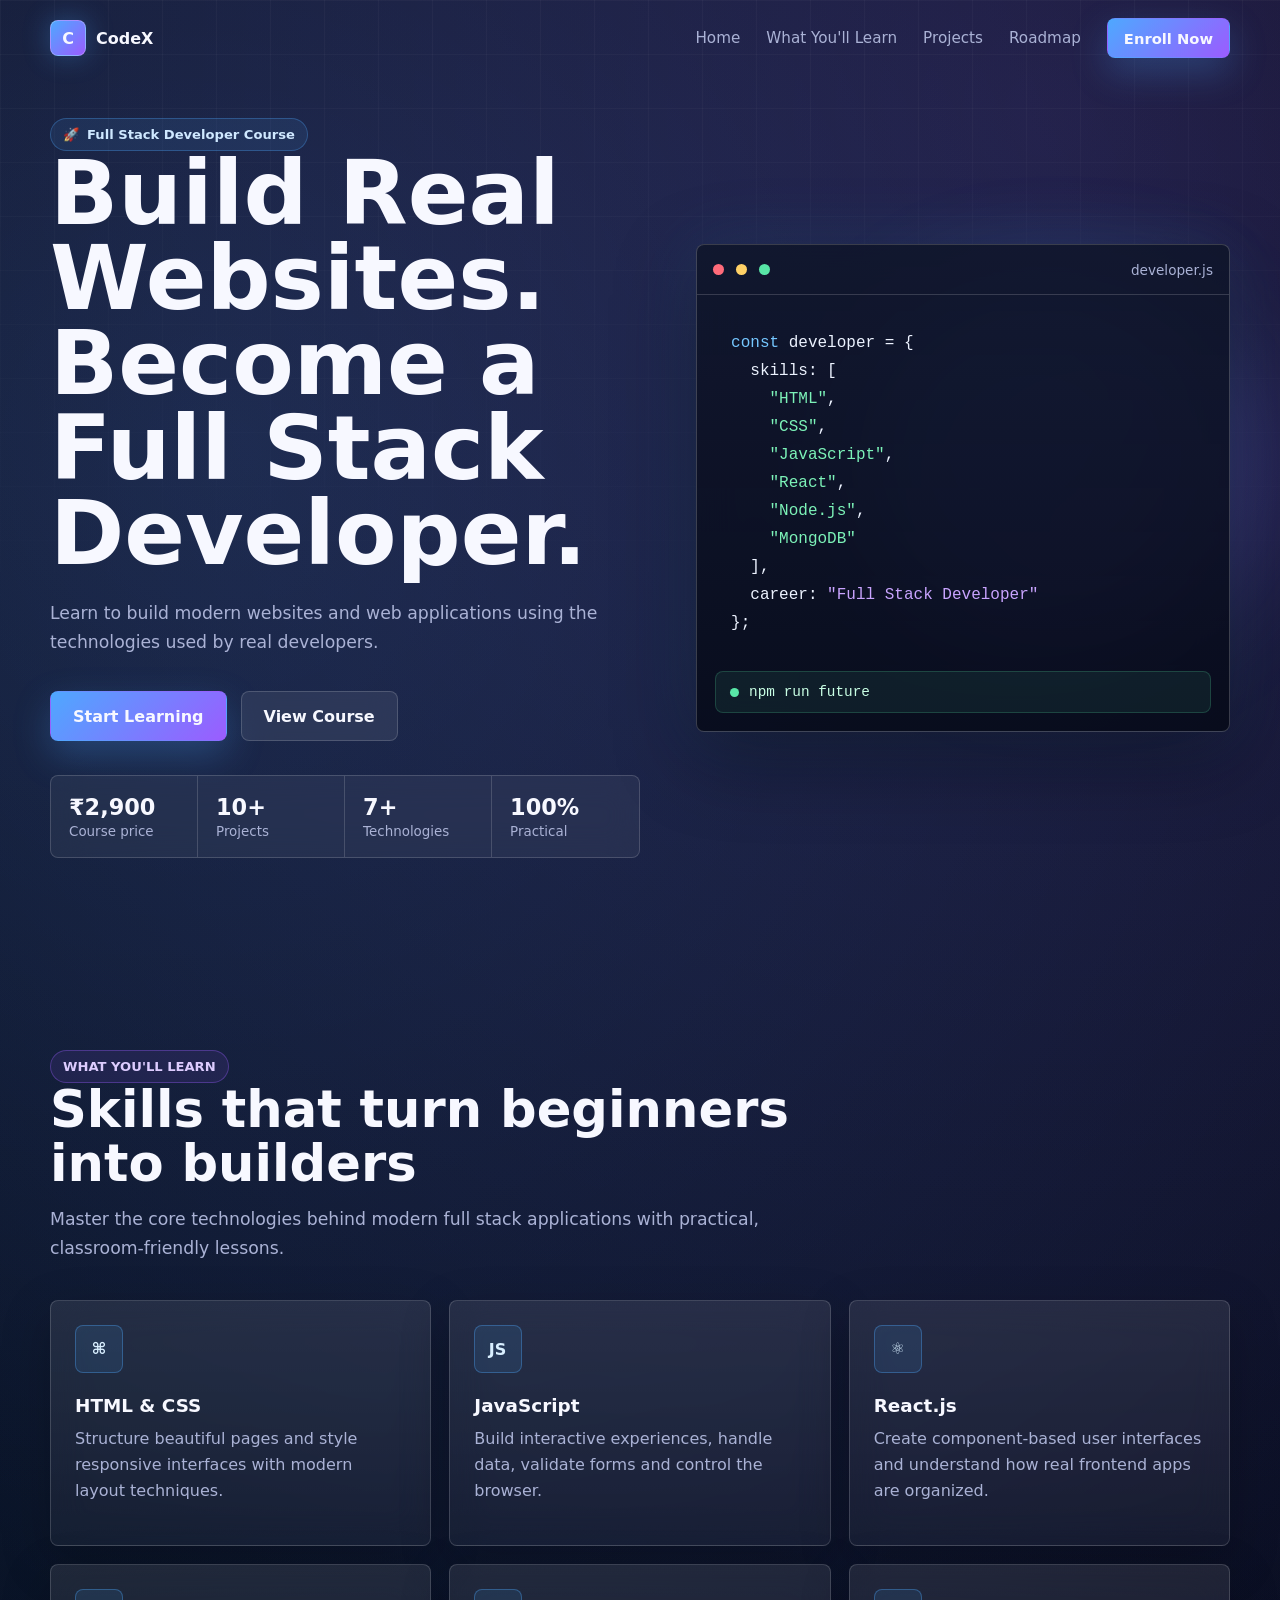
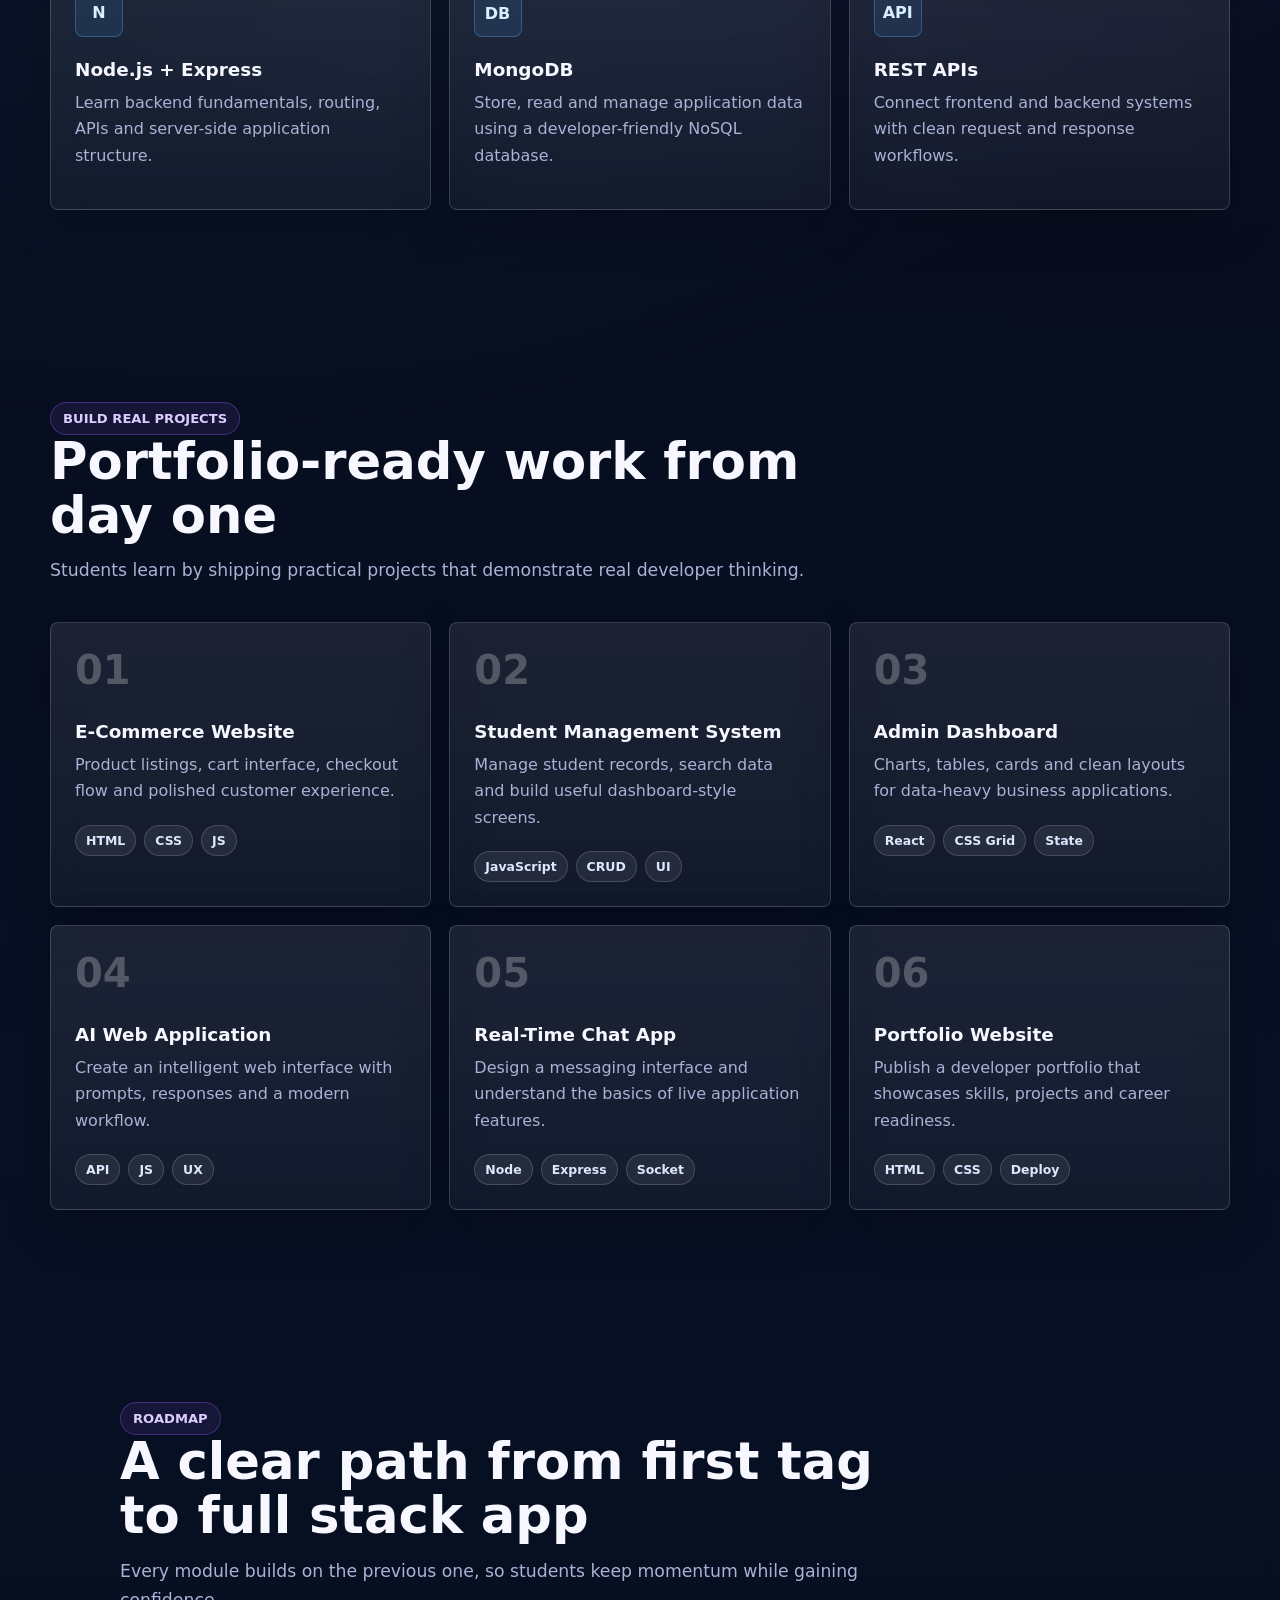
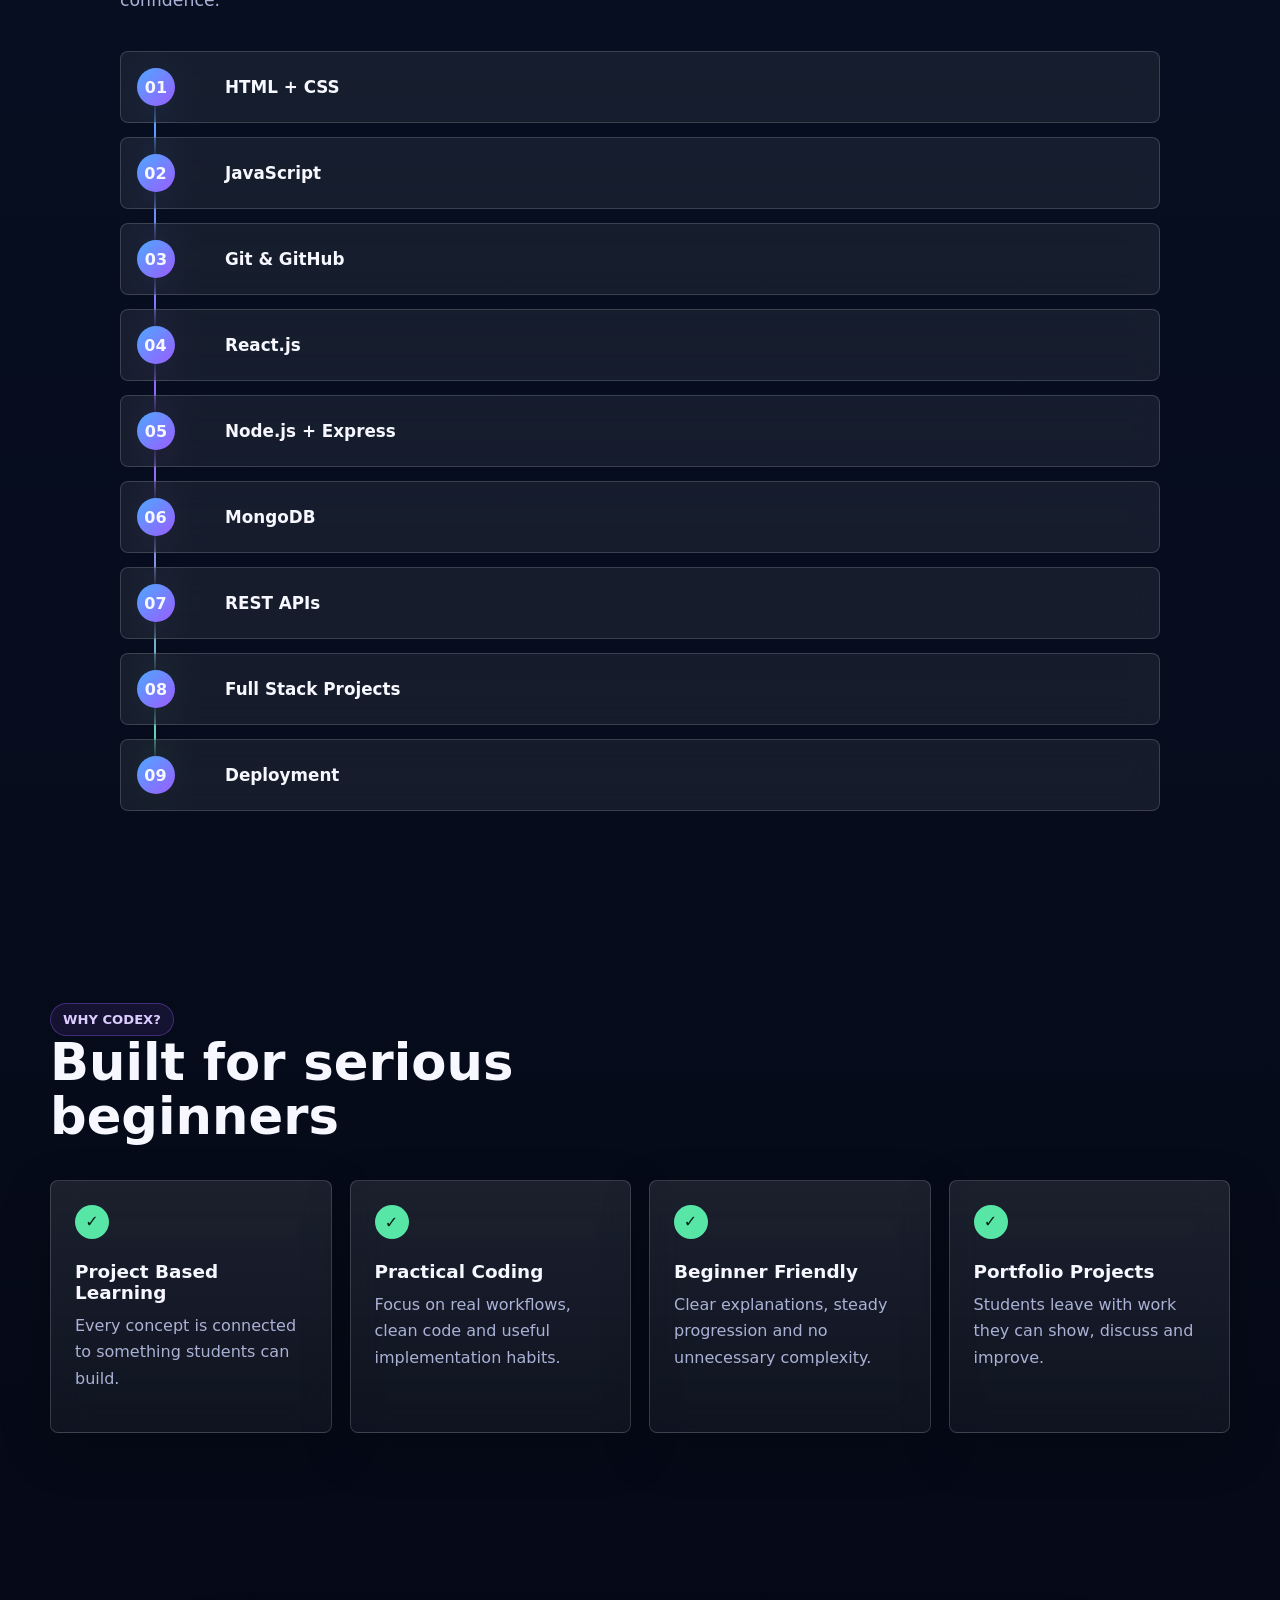
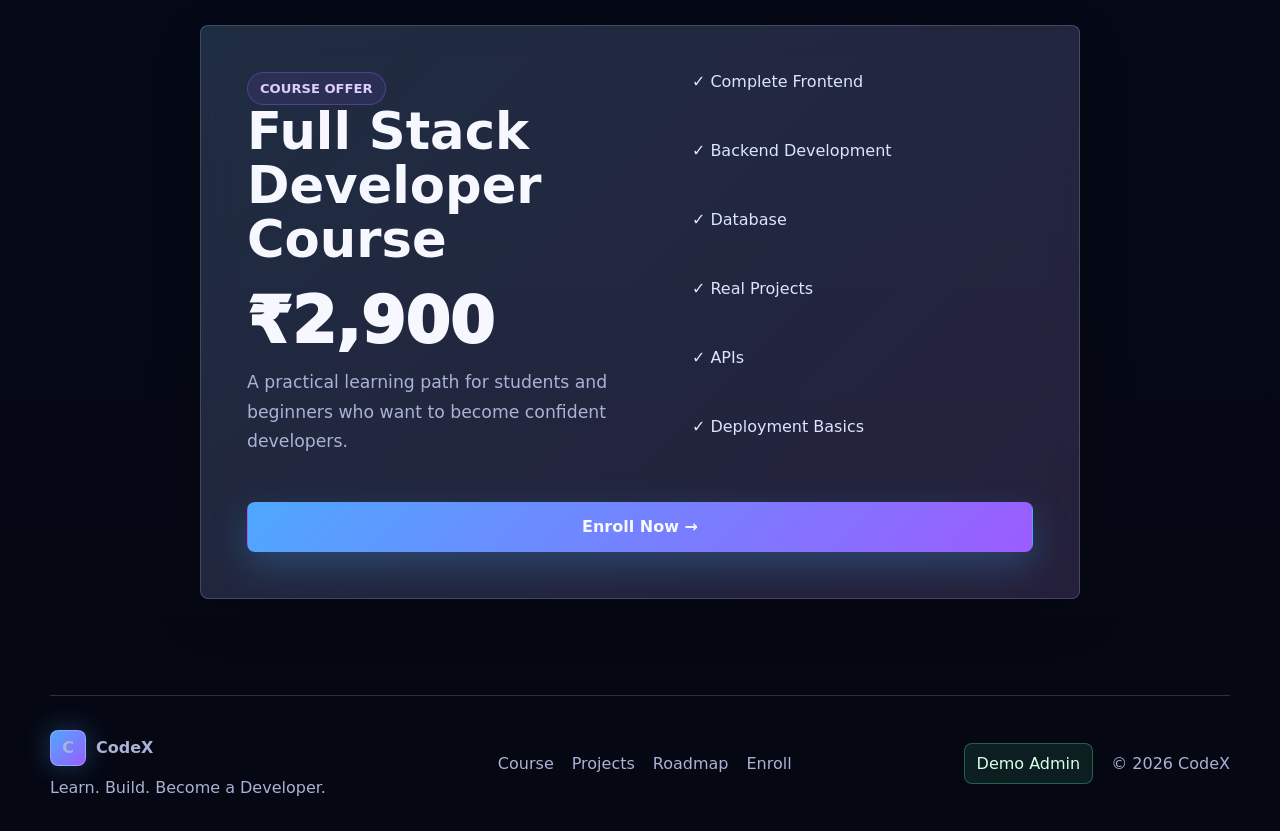
==== index.html @ fd1f9490 "first commit" ====
<!DOCTYPE html>
<html lang="en">
<head>
  <meta charset="UTF-8">
  <meta name="viewport" content="width=device-width, initial-scale=1.0">
  <title>CodeX | Full Stack Developer Course</title>
  <meta name="description" content="Join CodeX Full Stack Developer Course and learn HTML, CSS, JavaScript, React, Node.js, MongoDB and real full stack projects.">
  <link rel="stylesheet" href="style.css">
</head>
<body>
  <div class="site-shell">
    <header class="navbar" id="navbar">
      <a href="#home" class="brand" aria-label="CodeX home">
        <span class="brand-mark">C</span>
        <span>CodeX</span>
      </a>

      <button class="nav-toggle" type="button" aria-label="Open navigation" aria-expanded="false">
        <span></span>
        <span></span>
        <span></span>
      </button>

      <nav class="nav-links" aria-label="Main navigation">
        <a href="#home">Home</a>
        <a href="#learn">What You'll Learn</a>
        <a href="#projects">Projects</a>
        <a href="#roadmap">Roadmap</a>
        <button class="btn btn-small btn-primary js-enroll" type="button">Enroll Now</button>
      </nav>
    </header>

    <main>
      <section class="hero section" id="home">
        <div class="hero-content reveal">
          <div class="course-badge"><span>🚀</span> Full Stack Developer Course</div>
          <h1>Build Real Websites.<br>Become a Full Stack Developer.</h1>
          <p class="hero-copy">Learn to build modern websites and web applications using the technologies used by real developers.</p>

          <div class="hero-actions">
            <button class="btn btn-primary js-enroll" type="button">Start Learning</button>
            <a class="btn btn-ghost" href="#learn">View Course</a>
          </div>

          <div class="hero-meta">
            <div>
              <span class="meta-value">₹2,900</span>
              <span class="meta-label">Course price</span>
            </div>
            <div>
              <span class="meta-value">10+</span>
              <span class="meta-label">Projects</span>
            </div>
            <div>
              <span class="meta-value">7+</span>
              <span class="meta-label">Technologies</span>
            </div>
            <div>
              <span class="meta-value">100%</span>
              <span class="meta-label">Practical</span>
            </div>
          </div>
        </div>

        <div class="hero-visual reveal">
          <div class="code-card" aria-label="Animated code editor preview">
            <div class="editor-topbar">
              <div class="window-dots">
                <span></span>
                <span></span>
                <span></span>
              </div>
              <span class="file-name">developer.js</span>
            </div>
            <pre><code><span class="token-blue">const</span> developer = {
  skills: [
    <span class="token-green">"HTML"</span>,
    <span class="token-green">"CSS"</span>,
    <span class="token-green">"JavaScript"</span>,
    <span class="token-green">"React"</span>,
    <span class="token-green">"Node.js"</span>,
    <span class="token-green">"MongoDB"</span>
  ],
  career: <span class="token-purple">"Full Stack Developer"</span>
};</code></pre>
            <div class="terminal-line">
              <span class="pulse-dot"></span>
              <span>npm run future</span>
            </div>
          </div>
        </div>
      </section>

      <section class="section" id="learn">
        <div class="section-heading reveal">
          <span class="eyebrow">What You'll Learn</span>
          <h2>Skills that turn beginners into builders</h2>
          <p>Master the core technologies behind modern full stack applications with practical, classroom-friendly lessons.</p>
        </div>

        <div class="feature-grid">
          <article class="glass-card reveal">
            <span class="card-icon">⌘</span>
            <h3>HTML & CSS</h3>
            <p>Structure beautiful pages and style responsive interfaces with modern layout techniques.</p>
          </article>
          <article class="glass-card reveal">
            <span class="card-icon">JS</span>
            <h3>JavaScript</h3>
            <p>Build interactive experiences, handle data, validate forms and control the browser.</p>
          </article>
          <article class="glass-card reveal">
            <span class="card-icon">⚛</span>
            <h3>React.js</h3>
            <p>Create component-based user interfaces and understand how real frontend apps are organized.</p>
          </article>
          <article class="glass-card reveal">
            <span class="card-icon">N</span>
            <h3>Node.js + Express</h3>
            <p>Learn backend fundamentals, routing, APIs and server-side application structure.</p>
          </article>
          <article class="glass-card reveal">
            <span class="card-icon">DB</span>
            <h3>MongoDB</h3>
            <p>Store, read and manage application data using a developer-friendly NoSQL database.</p>
          </article>
          <article class="glass-card reveal">
            <span class="card-icon">API</span>
            <h3>REST APIs</h3>
            <p>Connect frontend and backend systems with clean request and response workflows.</p>
          </article>
        </div>
      </section>

      <section class="section" id="projects">
        <div class="section-heading reveal">
          <span class="eyebrow">Build Real Projects</span>
          <h2>Portfolio-ready work from day one</h2>
          <p>Students learn by shipping practical projects that demonstrate real developer thinking.</p>
        </div>

        <div class="project-grid">
          <article class="project-card reveal">
            <span class="project-number">01</span>
            <h3>E-Commerce Website</h3>
            <p>Product listings, cart interface, checkout flow and polished customer experience.</p>
            <div class="tech-list"><span>HTML</span><span>CSS</span><span>JS</span></div>
          </article>
          <article class="project-card reveal">
            <span class="project-number">02</span>
            <h3>Student Management System</h3>
            <p>Manage student records, search data and build useful dashboard-style screens.</p>
            <div class="tech-list"><span>JavaScript</span><span>CRUD</span><span>UI</span></div>
          </article>
          <article class="project-card reveal">
            <span class="project-number">03</span>
            <h3>Admin Dashboard</h3>
            <p>Charts, tables, cards and clean layouts for data-heavy business applications.</p>
            <div class="tech-list"><span>React</span><span>CSS Grid</span><span>State</span></div>
          </article>
          <article class="project-card reveal">
            <span class="project-number">04</span>
            <h3>AI Web Application</h3>
            <p>Create an intelligent web interface with prompts, responses and a modern workflow.</p>
            <div class="tech-list"><span>API</span><span>JS</span><span>UX</span></div>
          </article>
          <article class="project-card reveal">
            <span class="project-number">05</span>
            <h3>Real-Time Chat App</h3>
            <p>Design a messaging interface and understand the basics of live application features.</p>
            <div class="tech-list"><span>Node</span><span>Express</span><span>Socket</span></div>
          </article>
          <article class="project-card reveal">
            <span class="project-number">06</span>
            <h3>Portfolio Website</h3>
            <p>Publish a developer portfolio that showcases skills, projects and career readiness.</p>
            <div class="tech-list"><span>HTML</span><span>CSS</span><span>Deploy</span></div>
          </article>
        </div>
      </section>

      <section class="section roadmap-section" id="roadmap">
        <div class="section-heading reveal">
          <span class="eyebrow">Roadmap</span>
          <h2>A clear path from first tag to full stack app</h2>
          <p>Every module builds on the previous one, so students keep momentum while gaining confidence.</p>
        </div>

        <div class="timeline">
          <div class="timeline-item reveal"><span>01</span><p>HTML + CSS</p></div>
          <div class="timeline-item reveal"><span>02</span><p>JavaScript</p></div>
          <div class="timeline-item reveal"><span>03</span><p>Git & GitHub</p></div>
          <div class="timeline-item reveal"><span>04</span><p>React.js</p></div>
          <div class="timeline-item reveal"><span>05</span><p>Node.js + Express</p></div>
          <div class="timeline-item reveal"><span>06</span><p>MongoDB</p></div>
          <div class="timeline-item reveal"><span>07</span><p>REST APIs</p></div>
          <div class="timeline-item reveal"><span>08</span><p>Full Stack Projects</p></div>
          <div class="timeline-item reveal"><span>09</span><p>Deployment</p></div>
        </div>
      </section>

      <section class="section why-section">
        <div class="section-heading reveal">
          <span class="eyebrow">Why CodeX?</span>
          <h2>Built for serious beginners</h2>
        </div>

        <div class="why-grid">
          <article class="why-card reveal"><span>✓</span><h3>Project Based Learning</h3><p>Every concept is connected to something students can build.</p></article>
          <article class="why-card reveal"><span>✓</span><h3>Practical Coding</h3><p>Focus on real workflows, clean code and useful implementation habits.</p></article>
          <article class="why-card reveal"><span>✓</span><h3>Beginner Friendly</h3><p>Clear explanations, steady progression and no unnecessary complexity.</p></article>
          <article class="why-card reveal"><span>✓</span><h3>Portfolio Projects</h3><p>Students leave with work they can show, discuss and improve.</p></article>
        </div>
      </section>

      <section class="section offer-section" id="enroll">
        <div class="pricing-card reveal">
          <div>
            <span class="eyebrow">Course Offer</span>
            <h2>Full Stack Developer Course</h2>
            <p class="price">₹2,900</p>
            <p class="offer-copy">A practical learning path for students and beginners who want to become confident developers.</p>
          </div>
          <ul class="offer-list">
            <li>✓ Complete Frontend</li>
            <li>✓ Backend Development</li>
            <li>✓ Database</li>
            <li>✓ Real Projects</li>
            <li>✓ APIs</li>
            <li>✓ Deployment Basics</li>
          </ul>
          <button class="btn btn-primary js-enroll" type="button">Enroll Now →</button>
        </div>
      </section>
    </main>

    <footer class="footer">
      <div>
        <a href="#home" class="brand">
          <span class="brand-mark">C</span>
          <span>CodeX</span>
        </a>
        <p>Learn. Build. Become a Developer.</p>
      </div>
      <div class="footer-links">
        <a href="#learn">Course</a>
        <a href="#projects">Projects</a>
        <a href="#roadmap">Roadmap</a>
        <a href="#enroll">Enroll</a>
      </div>
      <div class="footer-actions">
        <button class="admin-link" type="button" id="openAdmin">Demo Admin</button>
        <span>© 2026 CodeX</span>
      </div>
    </footer>
  </div>

  <div class="modal" id="enrollModal" aria-hidden="true" role="dialog" aria-labelledby="enrollTitle">
    <div class="modal-backdrop" data-close-modal></div>
    <div class="modal-panel">
      <button class="modal-close" type="button" aria-label="Close enrollment modal" data-close-modal>×</button>
      <div class="modal-form-view">
        <span class="eyebrow">Reserve Seat</span>
        <h2 id="enrollTitle">Join CodeX</h2>
        <p class="modal-copy">Enter student details for the live demo enrollment flow.</p>
        <form id="enrollmentForm" novalidate>
          <label>
            Full Name
            <input type="text" id="fullName" name="fullName" autocomplete="name" placeholder="Enter full name">
            <small class="error-message"></small>
          </label>
          <label>
            Mobile Number
            <input type="tel" id="mobile" name="mobile" autocomplete="tel" placeholder="10-digit mobile number">
            <small class="error-message"></small>
          </label>
          <label>
            Email
            <input type="email" id="email" name="email" autocomplete="email" placeholder="student@example.com">
            <small class="error-message"></small>
          </label>
          <label>
            Preferred Batch
            <select id="batch" name="batch">
              <option value="">Select a batch</option>
              <option value="Morning Batch">Morning Batch</option>
              <option value="Afternoon Batch">Afternoon Batch</option>
              <option value="Evening Batch">Evening Batch</option>
              <option value="Weekend Batch">Weekend Batch</option>
            </select>
            <small class="error-message"></small>
          </label>
          <button class="btn btn-primary btn-full" type="submit">Reserve My Seat →</button>
        </form>
      </div>

      <div class="success-view" hidden>
        <div class="success-icon">✓</div>
        <h2>You're In! 🎉</h2>
        <p>Your enrollment request has been received.</p>
        <button class="btn btn-ghost btn-full" type="button" data-close-modal>Close</button>
      </div>
    </div>
  </div>

  <div class="modal admin-modal" id="adminModal" aria-hidden="true" role="dialog" aria-labelledby="adminTitle">
    <div class="modal-backdrop" data-close-admin></div>
    <div class="modal-panel admin-panel">
      <button class="modal-close" type="button" aria-label="Close admin modal" data-close-admin>×</button>
      <div class="admin-header">
        <div>
          <span class="eyebrow">Demo Admin</span>
          <h2 id="adminTitle">Enrollment Dashboard</h2>
        </div>
        <div class="clear-controls">
          <button class="btn btn-danger" type="button" id="clearData">Clear Demo Data</button>
          <div class="confirm-clear" id="confirmClear" hidden>
            <span>Clear all demo data?</span>
            <button type="button" id="confirmClearYes">Yes</button>
            <button type="button" id="confirmClearNo">No</button>
          </div>
        </div>
      </div>

      <div class="admin-stats">
        <div class="stat-card">
          <span id="totalEnrollments">0</span>
          <p>Total Enrollments</p>
        </div>
        <div class="stat-card">
          <span id="todayEnrollments">0</span>
          <p>Today's Enrollments</p>
        </div>
      </div>

      <p class="inline-message" id="adminMessage" aria-live="polite"></p>

      <div class="table-wrap">
        <table>
          <thead>
            <tr>
              <th>Name</th>
              <th>Mobile</th>
              <th>Email</th>
              <th>Batch</th>
              <th>Date</th>
            </tr>
          </thead>
          <tbody id="enrollmentTable"></tbody>
        </table>
      </div>
    </div>
  </div>

  <script src="script.js"></script>
</body>
</html>
---- style.css ----
:root {
  --bg: #050712;
  --bg-soft: #090d1c;
  --panel: rgba(255, 255, 255, 0.075);
  --panel-strong: rgba(255, 255, 255, 0.12);
  --line: rgba(255, 255, 255, 0.16);
  --text: #f7f8ff;
  --muted: #aab2d5;
  --blue: #4ea8ff;
  --purple: #9b5cff;
  --green: #58e6a7;
  --amber: #ffd166;
  --danger: #ff6b7a;
  --shadow: 0 24px 80px rgba(0, 0, 0, 0.45);
  --radius: 8px;
}

* {
  box-sizing: border-box;
}

html {
  scroll-behavior: smooth;
}

body {
  min-height: 100vh;
  margin: 0;
  color: var(--text);
  font-family: Inter, ui-sans-serif, system-ui, -apple-system, BlinkMacSystemFont, "Segoe UI", sans-serif;
  background:
    radial-gradient(circle at 18% 8%, rgba(78, 168, 255, 0.18), transparent 30%),
    radial-gradient(circle at 82% 2%, rgba(155, 92, 255, 0.18), transparent 32%),
    linear-gradient(180deg, #050712 0%, #071024 48%, #050712 100%);
  overflow-x: hidden;
}

body.modal-open {
  overflow: hidden;
}

a {
  color: inherit;
  text-decoration: none;
}

button,
input,
select {
  font: inherit;
}

button {
  cursor: pointer;
}

.site-shell {
  position: relative;
  overflow: hidden;
}

.site-shell::before {
  content: "";
  position: fixed;
  inset: 0;
  pointer-events: none;
  background-image:
    linear-gradient(rgba(255, 255, 255, 0.035) 1px, transparent 1px),
    linear-gradient(90deg, rgba(255, 255, 255, 0.035) 1px, transparent 1px);
  background-size: 54px 54px;
  mask-image: linear-gradient(to bottom, rgba(0, 0, 0, 0.9), transparent 78%);
}

.navbar {
  position: sticky;
  top: 0;
  z-index: 50;
  display: flex;
  align-items: center;
  justify-content: space-between;
  width: min(1180px, calc(100% - 32px));
  min-height: 76px;
  margin: 0 auto;
  padding: 14px 0;
  transition: 0.25s ease;
}

.navbar.scrolled {
  width: min(1180px, calc(100% - 24px));
  margin-top: 10px;
  padding: 10px 18px;
  border: 1px solid var(--line);
  border-radius: var(--radius);
  background: rgba(5, 7, 18, 0.78);
  box-shadow: var(--shadow);
  backdrop-filter: blur(18px);
}

.brand {
  display: inline-flex;
  align-items: center;
  gap: 10px;
  font-weight: 800;
  letter-spacing: 0;
}

.brand-mark {
  display: grid;
  place-items: center;
  width: 36px;
  height: 36px;
  border: 1px solid rgba(255, 255, 255, 0.25);
  border-radius: 8px;
  background: linear-gradient(135deg, var(--blue), var(--purple));
  box-shadow: 0 0 28px rgba(78, 168, 255, 0.32);
}

.nav-links {
  display: flex;
  align-items: center;
  gap: 26px;
  color: var(--muted);
  font-size: 0.95rem;
}

.nav-links a {
  transition: color 0.2s ease;
}

.nav-links a:hover {
  color: var(--text);
}

.nav-toggle {
  display: none;
  width: 42px;
  height: 42px;
  border: 1px solid var(--line);
  border-radius: var(--radius);
  background: rgba(255, 255, 255, 0.08);
}

.nav-toggle span {
  display: block;
  width: 18px;
  height: 2px;
  margin: 4px auto;
  background: var(--text);
  transition: 0.2s ease;
}

.section {
  width: min(1180px, calc(100% - 32px));
  margin: 0 auto;
  padding: 96px 0;
}

.hero {
  display: grid;
  grid-template-columns: minmax(0, 1.05fr) minmax(320px, 0.95fr);
  align-items: center;
  gap: 56px;
  min-height: calc(100vh - 76px);
  padding-top: 42px;
}

.course-badge,
.eyebrow {
  display: inline-flex;
  align-items: center;
  gap: 8px;
  width: fit-content;
  border: 1px solid rgba(78, 168, 255, 0.3);
  border-radius: 999px;
  color: #cfe8ff;
  background: rgba(78, 168, 255, 0.1);
  padding: 8px 12px;
  font-size: 0.82rem;
  font-weight: 700;
}

.eyebrow {
  color: #ddccff;
  background: rgba(155, 92, 255, 0.1);
  border-color: rgba(155, 92, 255, 0.35);
  text-transform: uppercase;
}

h1,
h2,
h3,
p {
  margin-top: 0;
}

h1 {
  max-width: 820px;
  margin-bottom: 22px;
  font-size: clamp(2.7rem, 7vw, 5.9rem);
  line-height: 0.95;
  letter-spacing: 0;
}

h2 {
  margin-bottom: 14px;
  font-size: clamp(2rem, 4vw, 3.45rem);
  line-height: 1.05;
  letter-spacing: 0;
}

h3 {
  margin-bottom: 10px;
  font-size: 1.15rem;
  letter-spacing: 0;
}

.hero-copy,
.section-heading p,
.offer-copy,
.modal-copy {
  color: var(--muted);
  font-size: 1.08rem;
  line-height: 1.7;
}

.hero-copy {
  max-width: 650px;
}

.hero-actions {
  display: flex;
  flex-wrap: wrap;
  gap: 14px;
  margin: 34px 0;
}

.btn {
  display: inline-flex;
  align-items: center;
  justify-content: center;
  min-height: 50px;
  border: 1px solid transparent;
  border-radius: var(--radius);
  padding: 0 22px;
  color: var(--text);
  font-weight: 800;
  transition: transform 0.2s ease, box-shadow 0.2s ease, border-color 0.2s ease, background 0.2s ease;
}

.btn:hover {
  transform: translateY(-2px);
}

.btn-primary {
  background: linear-gradient(135deg, var(--blue), var(--purple));
  box-shadow: 0 14px 36px rgba(78, 168, 255, 0.26);
}

.btn-primary:hover {
  box-shadow: 0 18px 48px rgba(155, 92, 255, 0.36);
}

.btn-ghost {
  border-color: var(--line);
  background: rgba(255, 255, 255, 0.08);
  backdrop-filter: blur(14px);
}

.btn-danger {
  min-height: 42px;
  color: #ffe9ec;
  background: rgba(255, 107, 122, 0.14);
  border-color: rgba(255, 107, 122, 0.35);
}

.btn-small {
  min-height: 40px;
  padding: 0 16px;
  font-size: 0.92rem;
}

.btn-full {
  width: 100%;
}

.hero-meta {
  display: grid;
  grid-template-columns: repeat(4, minmax(92px, 1fr));
  max-width: 720px;
  border: 1px solid var(--line);
  border-radius: var(--radius);
  background: rgba(255, 255, 255, 0.055);
  backdrop-filter: blur(16px);
}

.hero-meta div {
  min-width: 0;
  padding: 18px;
  border-right: 1px solid var(--line);
}

.hero-meta div:last-child {
  border-right: 0;
}

.meta-value {
  display: block;
  color: var(--text);
  font-size: 1.4rem;
  font-weight: 900;
}

.meta-label {
  display: block;
  margin-top: 4px;
  color: var(--muted);
  font-size: 0.84rem;
}

.hero-visual {
  position: relative;
}

.hero-visual::before {
  content: "";
  position: absolute;
  inset: 9% -5% auto auto;
  width: 74%;
  height: 74%;
  border-radius: 999px;
  background: linear-gradient(135deg, rgba(78, 168, 255, 0.34), rgba(155, 92, 255, 0.28));
  filter: blur(52px);
}

.code-card {
  position: relative;
  overflow: hidden;
  border: 1px solid rgba(255, 255, 255, 0.2);
  border-radius: var(--radius);
  background: linear-gradient(180deg, rgba(16, 22, 44, 0.92), rgba(6, 10, 24, 0.88));
  box-shadow: var(--shadow), 0 0 70px rgba(78, 168, 255, 0.16);
  animation: floatCard 6s ease-in-out infinite;
  backdrop-filter: blur(18px);
}

.editor-topbar {
  display: flex;
  align-items: center;
  justify-content: space-between;
  min-height: 50px;
  border-bottom: 1px solid var(--line);
  padding: 0 16px;
}

.window-dots span {
  display: inline-block;
  width: 11px;
  height: 11px;
  margin-right: 7px;
  border-radius: 50%;
  background: var(--danger);
}

.window-dots span:nth-child(2) {
  background: var(--amber);
}

.window-dots span:nth-child(3) {
  background: var(--green);
}

.file-name {
  color: var(--muted);
  font-size: 0.85rem;
}

pre {
  margin: 0;
  padding: clamp(20px, 4vw, 34px);
  overflow-x: auto;
  color: #edf3ff;
  font-family: "Cascadia Code", Consolas, "Courier New", monospace;
  font-size: clamp(0.78rem, 1.4vw, 1rem);
  line-height: 1.75;
}

.token-blue {
  color: #75c7ff;
}

.token-green {
  color: #7cf2b8;
}

.token-purple {
  color: #c9a4ff;
}

.terminal-line {
  display: flex;
  align-items: center;
  gap: 10px;
  margin: 0 18px 18px;
  border: 1px solid rgba(88, 230, 167, 0.2);
  border-radius: var(--radius);
  background: rgba(88, 230, 167, 0.08);
  padding: 12px 14px;
  color: #c9ffe5;
  font-family: "Cascadia Code", Consolas, monospace;
  font-size: 0.9rem;
}

.pulse-dot {
  width: 9px;
  height: 9px;
  border-radius: 50%;
  background: var(--green);
  box-shadow: 0 0 0 rgba(88, 230, 167, 0.65);
  animation: pulse 1.6s ease-out infinite;
}

.section-heading {
  max-width: 760px;
  margin-bottom: 36px;
}

.feature-grid,
.project-grid,
.why-grid {
  display: grid;
  grid-template-columns: repeat(3, minmax(0, 1fr));
  gap: 18px;
}

.glass-card,
.project-card,
.why-card,
.pricing-card,
.stat-card {
  border: 1px solid var(--line);
  border-radius: var(--radius);
  background: linear-gradient(180deg, rgba(255, 255, 255, 0.09), rgba(255, 255, 255, 0.045));
  box-shadow: 0 16px 50px rgba(0, 0, 0, 0.22);
  backdrop-filter: blur(18px);
}

.glass-card,
.project-card,
.why-card {
  min-height: 220px;
  padding: 24px;
  transition: transform 0.22s ease, border-color 0.22s ease, background 0.22s ease;
}

.glass-card:hover,
.project-card:hover,
.why-card:hover {
  transform: translateY(-7px);
  border-color: rgba(78, 168, 255, 0.38);
  background: linear-gradient(180deg, rgba(255, 255, 255, 0.12), rgba(255, 255, 255, 0.06));
}

.glass-card p,
.project-card p,
.why-card p {
  color: var(--muted);
  line-height: 1.65;
}

.card-icon {
  display: grid;
  place-items: center;
  width: 48px;
  height: 48px;
  margin-bottom: 22px;
  border: 1px solid rgba(78, 168, 255, 0.35);
  border-radius: var(--radius);
  background: rgba(78, 168, 255, 0.11);
  color: #d9efff;
  font-weight: 900;
}

.project-card {
  position: relative;
  overflow: hidden;
}

.project-card::after {
  content: "";
  position: absolute;
  inset: 0;
  background: linear-gradient(135deg, rgba(78, 168, 255, 0.14), transparent 42%, rgba(88, 230, 167, 0.08));
  opacity: 0;
  transition: opacity 0.22s ease;
}

.project-card:hover::after {
  opacity: 1;
}

.project-card > * {
  position: relative;
  z-index: 1;
}

.project-number {
  display: inline-block;
  margin-bottom: 28px;
  color: rgba(255, 255, 255, 0.25);
  font-size: 2.5rem;
  font-weight: 900;
}

.tech-list {
  display: flex;
  flex-wrap: wrap;
  gap: 8px;
  margin-top: 20px;
}

.tech-list span {
  border: 1px solid rgba(255, 255, 255, 0.16);
  border-radius: 999px;
  padding: 7px 10px;
  color: #dbe8ff;
  background: rgba(255, 255, 255, 0.07);
  font-size: 0.78rem;
  font-weight: 700;
}

.roadmap-section {
  width: min(1040px, calc(100% - 32px));
}

.timeline {
  position: relative;
  display: grid;
  gap: 14px;
}

.timeline::before {
  content: "";
  position: absolute;
  top: 20px;
  bottom: 20px;
  left: 34px;
  width: 2px;
  background: linear-gradient(var(--blue), var(--purple), var(--green));
}

.timeline-item {
  position: relative;
  display: grid;
  grid-template-columns: 70px 1fr;
  align-items: center;
  gap: 18px;
  border: 1px solid var(--line);
  border-radius: var(--radius);
  background: rgba(255, 255, 255, 0.065);
  padding: 16px;
  backdrop-filter: blur(16px);
}

.timeline-item span {
  position: relative;
  z-index: 1;
  display: grid;
  place-items: center;
  width: 38px;
  height: 38px;
  border-radius: 50%;
  background: linear-gradient(135deg, var(--blue), var(--purple));
  font-weight: 900;
}

.timeline-item p {
  margin: 0;
  font-size: 1.05rem;
  font-weight: 800;
}

.why-grid {
  grid-template-columns: repeat(4, minmax(0, 1fr));
}

.why-card span {
  display: inline-grid;
  place-items: center;
  width: 34px;
  height: 34px;
  margin-bottom: 22px;
  border-radius: 50%;
  color: #022012;
  background: var(--green);
  font-weight: 900;
}

.offer-section {
  display: grid;
  place-items: center;
}

.pricing-card {
  display: grid;
  grid-template-columns: 1.1fr 0.9fr;
  gap: 28px;
  width: min(880px, 100%);
  padding: clamp(24px, 5vw, 46px);
  background:
    linear-gradient(135deg, rgba(78, 168, 255, 0.12), rgba(155, 92, 255, 0.1)),
    rgba(255, 255, 255, 0.075);
}

.price {
  margin: 18px 0 10px;
  font-size: clamp(2.4rem, 6vw, 4rem);
  font-weight: 950;
}

.offer-list {
  display: grid;
  gap: 12px;
  margin: 0;
  padding: 0;
  list-style: none;
  color: #dce5ff;
}

.pricing-card .btn {
  grid-column: 1 / -1;
}

.footer {
  display: flex;
  align-items: center;
  justify-content: space-between;
  gap: 22px;
  width: min(1180px, calc(100% - 32px));
  margin: 0 auto;
  border-top: 1px solid var(--line);
  padding: 34px 0;
  color: var(--muted);
}

.footer p {
  margin: 12px 0 0;
}

.footer-links,
.footer-actions {
  display: flex;
  align-items: center;
  gap: 18px;
  flex-wrap: wrap;
}

.footer-links a:hover {
  color: var(--text);
}

.admin-link {
  border: 1px solid rgba(88, 230, 167, 0.32);
  border-radius: var(--radius);
  padding: 10px 12px;
  color: #d8ffe9;
  background: rgba(88, 230, 167, 0.1);
}

.modal {
  position: fixed;
  inset: 0;
  z-index: 100;
  display: none;
  place-items: center;
  padding: 20px;
}

.modal.is-open {
  display: grid;
}

.modal-backdrop {
  position: absolute;
  inset: 0;
  background: rgba(0, 0, 0, 0.68);
  backdrop-filter: blur(10px);
}

.modal-panel {
  position: relative;
  z-index: 1;
  width: min(500px, 100%);
  max-height: calc(100vh - 40px);
  overflow: auto;
  border: 1px solid var(--line);
  border-radius: var(--radius);
  background: linear-gradient(180deg, rgba(16, 22, 44, 0.98), rgba(7, 10, 24, 0.98));
  box-shadow: var(--shadow);
  padding: 28px;
}

.modal-close {
  position: absolute;
  top: 14px;
  right: 14px;
  display: grid;
  place-items: center;
  width: 36px;
  height: 36px;
  border: 1px solid var(--line);
  border-radius: var(--radius);
  color: var(--text);
  background: rgba(255, 255, 255, 0.08);
  font-size: 1.35rem;
}

form {
  display: grid;
  gap: 16px;
  margin-top: 22px;
}

label {
  display: grid;
  gap: 8px;
  color: #dce4ff;
  font-size: 0.92rem;
  font-weight: 750;
}

input,
select {
  width: 100%;
  min-height: 48px;
  border: 1px solid var(--line);
  border-radius: var(--radius);
  outline: none;
  padding: 0 14px;
  color: var(--text);
  background: rgba(255, 255, 255, 0.075);
  transition: border-color 0.2s ease, box-shadow 0.2s ease;
}

input:focus,
select:focus {
  border-color: rgba(78, 168, 255, 0.65);
  box-shadow: 0 0 0 4px rgba(78, 168, 255, 0.12);
}

select option {
  color: #12182a;
}

.error-message {
  min-height: 17px;
  color: #ff9aa6;
  font-weight: 650;
}

.success-view {
  text-align: center;
  padding: 28px 0 4px;
}

.success-icon {
  display: grid;
  place-items: center;
  width: 72px;
  height: 72px;
  margin: 0 auto 20px;
  border-radius: 50%;
  color: #022012;
  background: var(--green);
  font-size: 2rem;
  font-weight: 900;
}

.success-view p {
  color: var(--muted);
}

.admin-panel {
  width: min(980px, 100%);
}

.admin-header {
  display: flex;
  align-items: start;
  justify-content: space-between;
  gap: 16px;
  margin-bottom: 22px;
}

.clear-controls {
  display: grid;
  justify-items: end;
  gap: 10px;
}

.confirm-clear {
  display: flex;
  align-items: center;
  gap: 8px;
  border: 1px solid rgba(255, 107, 122, 0.28);
  border-radius: var(--radius);
  padding: 8px;
  color: #ffd9de;
  background: rgba(255, 107, 122, 0.1);
  font-size: 0.84rem;
}

.confirm-clear[hidden] {
  display: none;
}

.confirm-clear button {
  min-width: 42px;
  border: 1px solid var(--line);
  border-radius: 6px;
  color: var(--text);
  background: rgba(255, 255, 255, 0.09);
  padding: 5px 8px;
  font-weight: 800;
}

.admin-stats {
  display: grid;
  grid-template-columns: repeat(2, minmax(0, 1fr));
  gap: 14px;
  margin-bottom: 16px;
}

.stat-card {
  padding: 20px;
}

.stat-card span {
  display: block;
  font-size: 2rem;
  font-weight: 950;
}

.stat-card p {
  margin: 4px 0 0;
  color: var(--muted);
}

.inline-message {
  min-height: 22px;
  color: #ffd7dd;
}

.table-wrap {
  overflow-x: auto;
  border: 1px solid var(--line);
  border-radius: var(--radius);
}

table {
  width: 100%;
  min-width: 760px;
  border-collapse: collapse;
}

th,
td {
  border-bottom: 1px solid var(--line);
  padding: 14px;
  text-align: left;
}

th {
  color: #dbe6ff;
  background: rgba(255, 255, 255, 0.08);
  font-size: 0.82rem;
  text-transform: uppercase;
}

td {
  color: var(--muted);
}

tbody tr:last-child td {
  border-bottom: 0;
}

.empty-row {
  text-align: center;
  color: var(--muted);
}

.reveal {
  opacity: 0;
  transform: translateY(22px);
  transition: opacity 0.7s ease, transform 0.7s ease;
}

.reveal.visible {
  opacity: 1;
  transform: translateY(0);
}

@keyframes floatCard {
  0%,
  100% {
    transform: translateY(0);
  }
  50% {
    transform: translateY(-14px);
  }
}

@keyframes pulse {
  0% {
    box-shadow: 0 0 0 0 rgba(88, 230, 167, 0.6);
  }
  80%,
  100% {
    box-shadow: 0 0 0 12px rgba(88, 230, 167, 0);
  }
}

@media (max-width: 940px) {
  .nav-toggle {
    display: block;
  }

  .nav-links {
    position: absolute;
    top: 72px;
    left: 0;
    right: 0;
    display: grid;
    gap: 0;
    border: 1px solid var(--line);
    border-radius: var(--radius);
    background: rgba(5, 7, 18, 0.96);
    box-shadow: var(--shadow);
    padding: 10px;
    opacity: 0;
    pointer-events: none;
    transform: translateY(-8px);
    transition: 0.2s ease;
    backdrop-filter: blur(18px);
  }

  .nav-links.open {
    opacity: 1;
    pointer-events: auto;
    transform: translateY(0);
  }

  .nav-links a,
  .nav-links button {
    width: 100%;
    justify-content: start;
    padding: 14px;
  }

  .hero {
    grid-template-columns: 1fr;
    min-height: auto;
    padding-top: 60px;
  }

  .feature-grid,
  .project-grid {
    grid-template-columns: repeat(2, minmax(0, 1fr));
  }

  .why-grid,
  .pricing-card {
    grid-template-columns: 1fr 1fr;
  }

  .footer {
    align-items: flex-start;
    flex-direction: column;
  }
}

@media (max-width: 640px) {
  .section {
    padding: 72px 0;
  }

  .navbar.scrolled {
    margin-top: 6px;
  }

  .hero-meta,
  .feature-grid,
  .project-grid,
  .why-grid,
  .pricing-card,
  .admin-stats {
    grid-template-columns: 1fr;
  }

  .hero-meta div {
    border-right: 0;
    border-bottom: 1px solid var(--line);
  }

  .hero-meta div:last-child {
    border-bottom: 0;
  }

  .hero-actions .btn {
    width: 100%;
  }

  .glass-card,
  .project-card,
  .why-card {
    min-height: auto;
  }

  .timeline::before {
    left: 29px;
  }

  .timeline-item {
    grid-template-columns: 54px 1fr;
    gap: 12px;
  }

  .admin-header {
    flex-direction: column;
  }

  .btn-danger,
  .clear-controls {
    width: 100%;
  }

  .clear-controls {
    justify-items: stretch;
  }

  .confirm-clear {
    justify-content: space-between;
  }

  .modal-panel {
    padding: 22px;
  }
}

@media (prefers-reduced-motion: reduce) {
  *,
  *::before,
  *::after {
    scroll-behavior: auto !important;
    animation-duration: 0.01ms !important;
    animation-iteration-count: 1 !important;
    transition-duration: 0.01ms !important;
  }
}
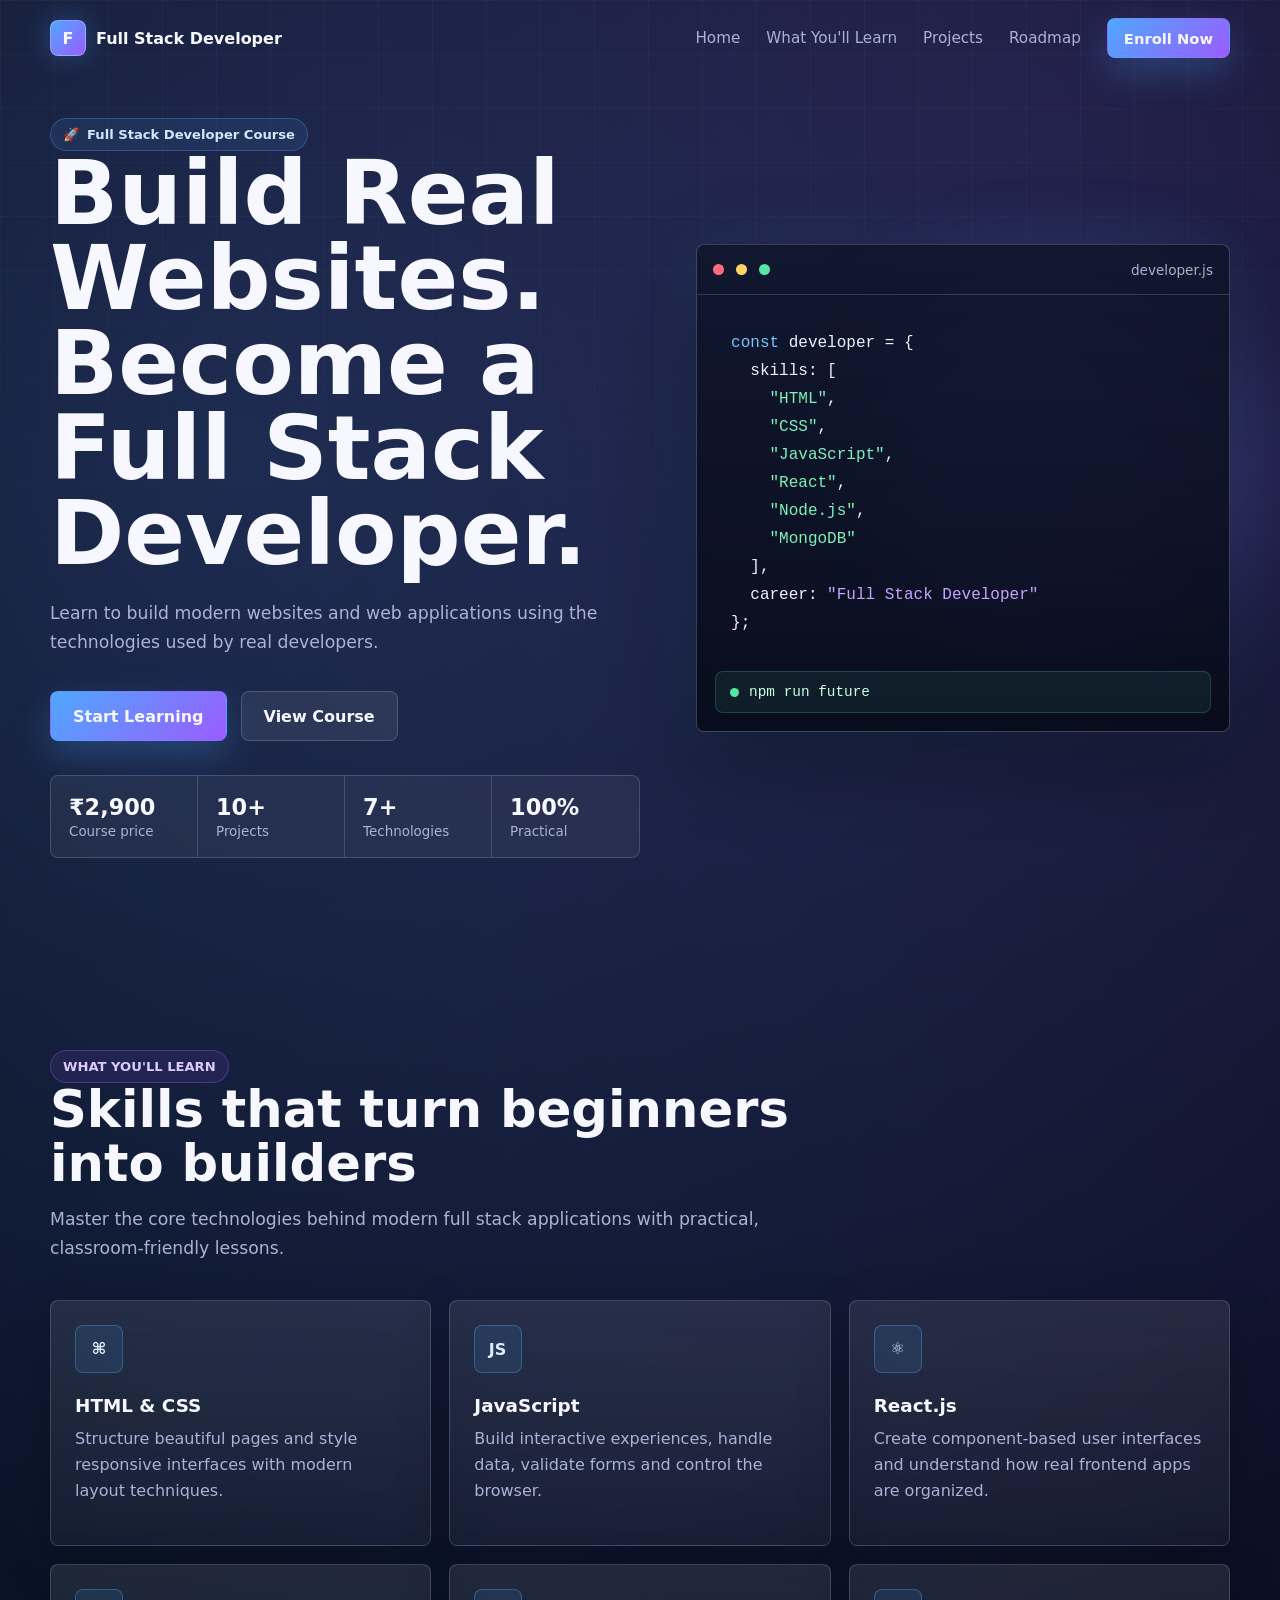
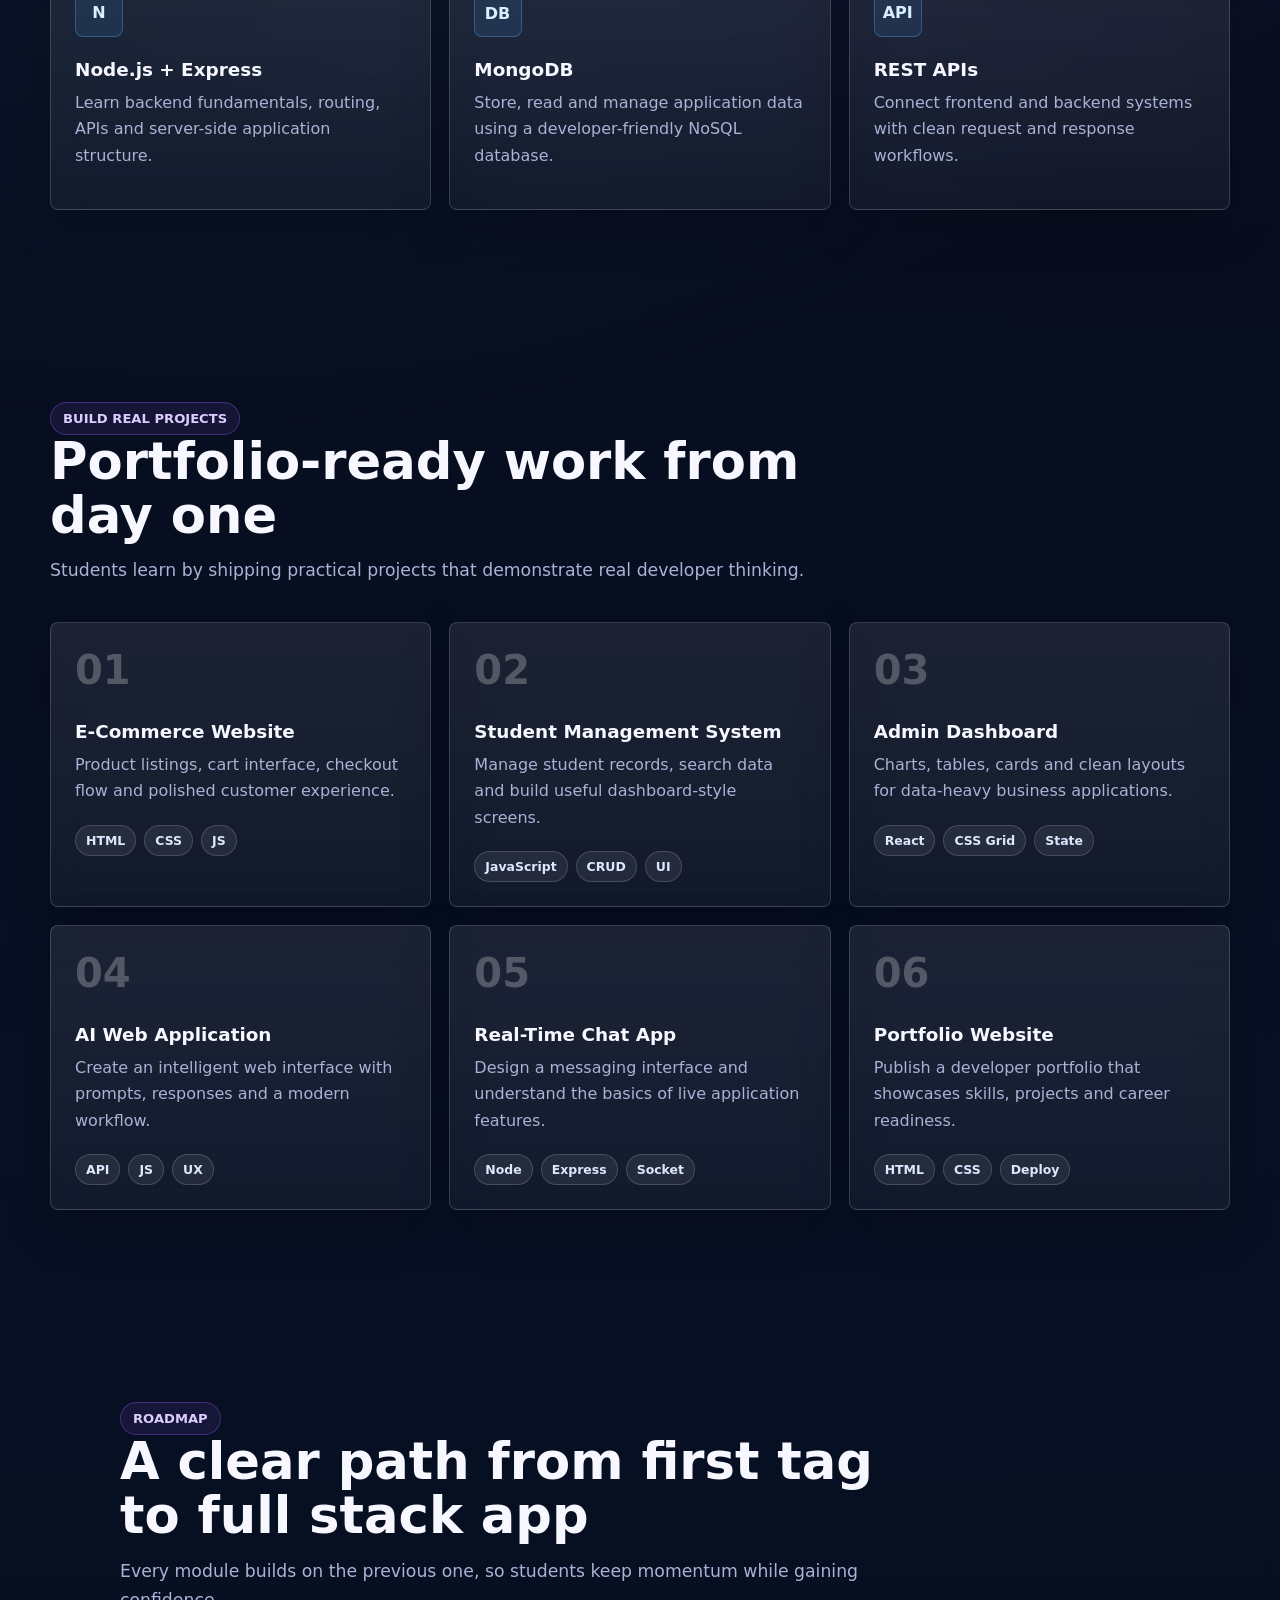
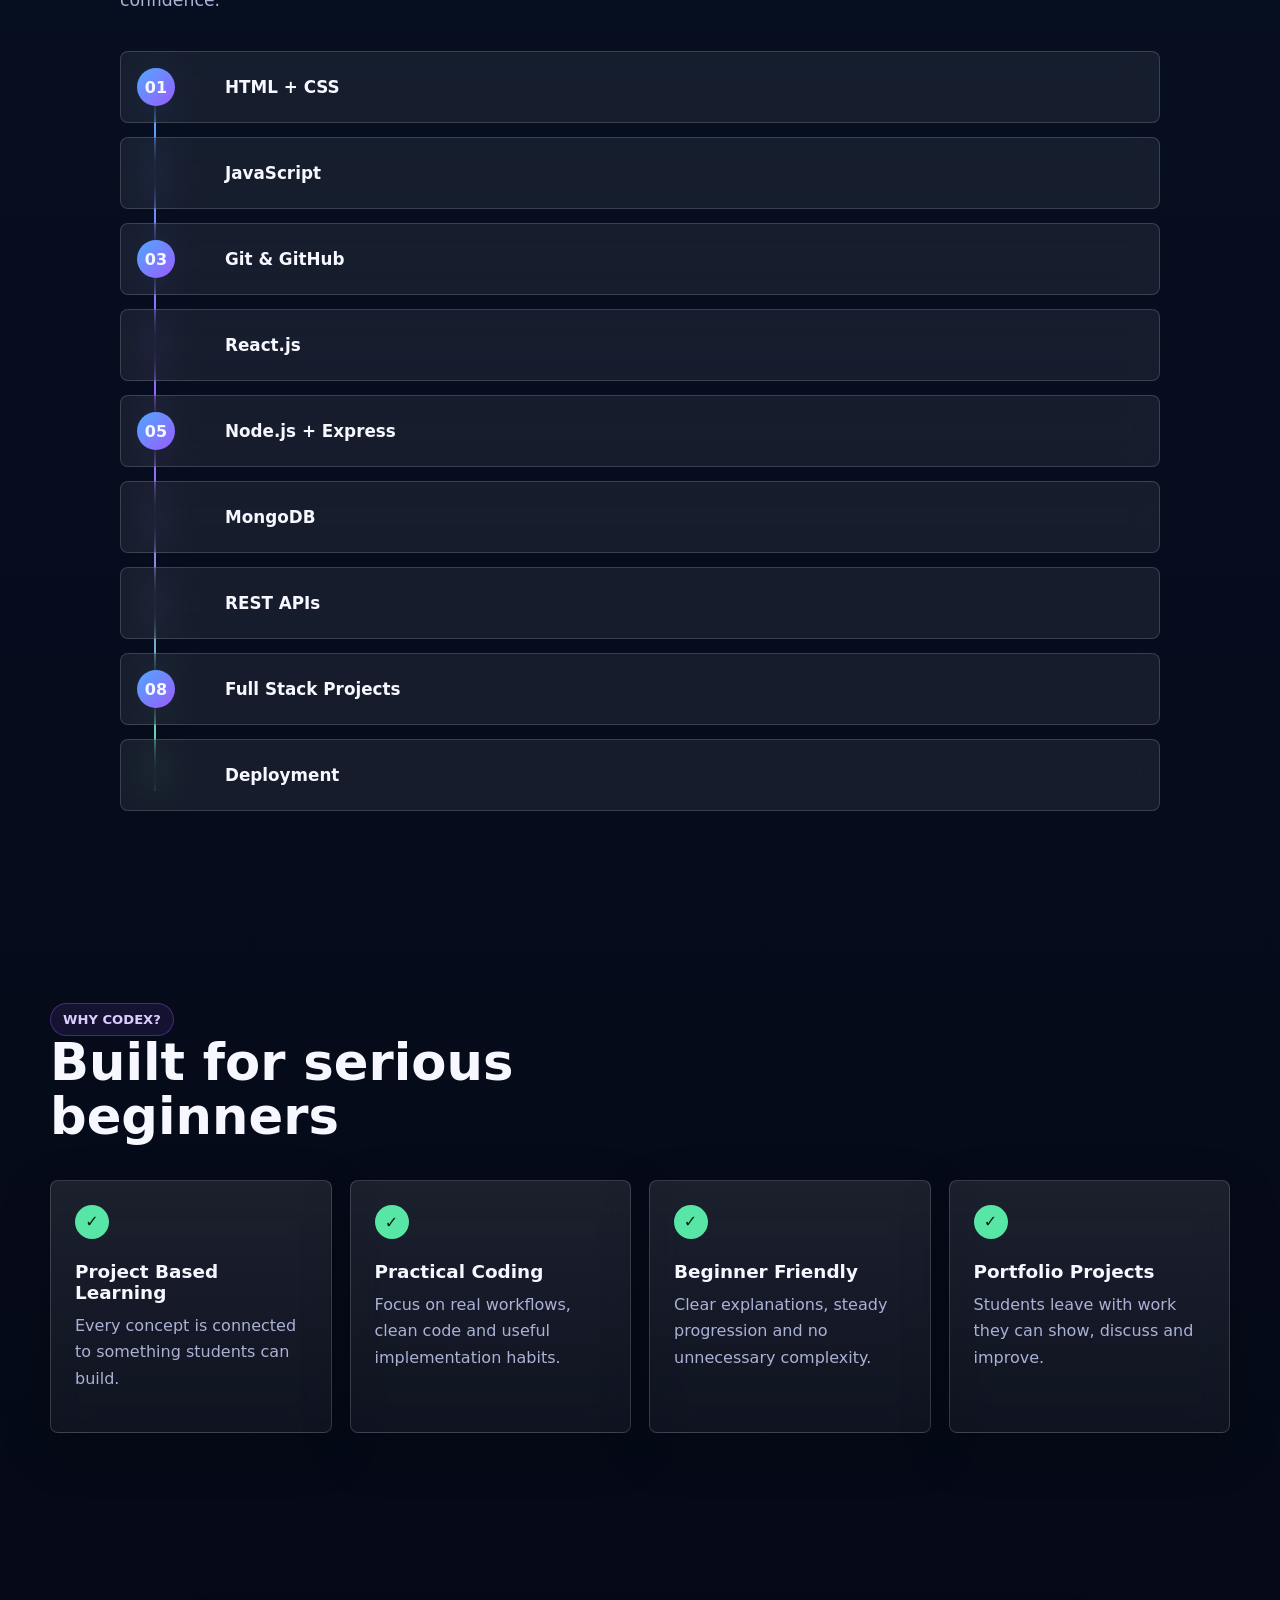
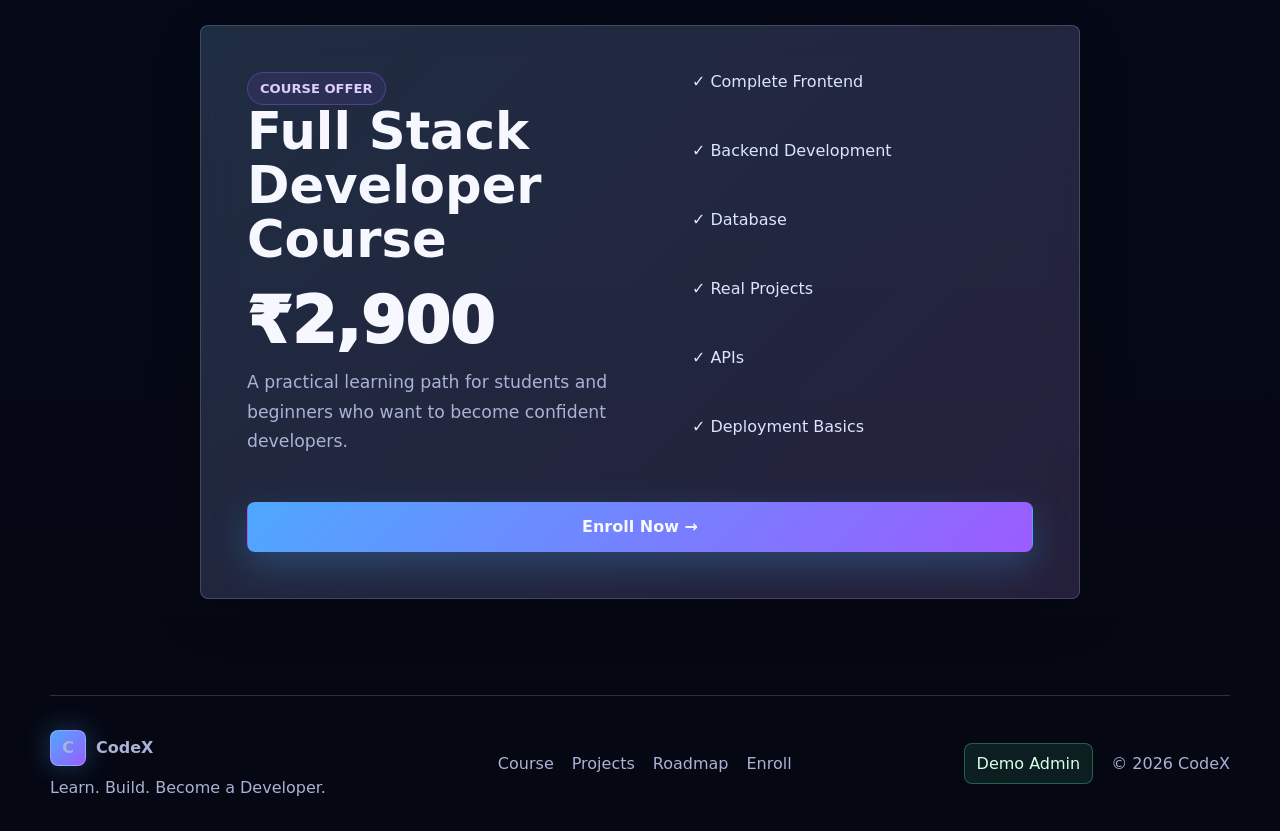
==== commit 22aba78e: "change website name" ====
--- a/index.html
+++ b/index.html
@@ -11,8 +11,8 @@
   <div class="site-shell">
     <header class="navbar" id="navbar">
       <a href="#home" class="brand" aria-label="CodeX home">
-        <span class="brand-mark">C</span>
-        <span>CodeX</span>
+        <span class="brand-mark">F</span>
+        <span>Full Stack Developer</span>
       </a>
 
       <button class="nav-toggle" type="button" aria-label="Open navigation" aria-expanded="false">
@@ -290,15 +290,9 @@
             </select>
             <small class="error-message"></small>
           </label>
-          <button class="btn btn-primary btn-full" type="submit">Reserve My Seat →</button>
+          <p class="redirect-message" id="redirectMessage" aria-live="polite"></p>
+          <button class="btn btn-primary btn-full" type="submit" id="submitEnrollment">Reserve My Seat →</button>
         </form>
-      </div>
-
-      <div class="success-view" hidden>
-        <div class="success-icon">✓</div>
-        <h2>You're In! 🎉</h2>
-        <p>Your enrollment request has been received.</p>
-        <button class="btn btn-ghost btn-full" type="button" data-close-modal>Close</button>
       </div>
     </div>
   </div>
--- a/style.css
+++ b/style.css
@@ -757,26 +757,12 @@
   font-weight: 650;
 }
 
-.success-view {
-  text-align: center;
-  padding: 28px 0 4px;
-}
-
-.success-icon {
-  display: grid;
-  place-items: center;
-  width: 72px;
-  height: 72px;
-  margin: 0 auto 20px;
-  border-radius: 50%;
-  color: #022012;
-  background: var(--green);
-  font-size: 2rem;
-  font-weight: 900;
-}
-
-.success-view p {
-  color: var(--muted);
+.redirect-message {
+  min-height: 22px;
+  margin: 0;
+  color: #c9ffe5;
+  font-size: 0.92rem;
+  font-weight: 750;
 }
 
 .admin-panel {
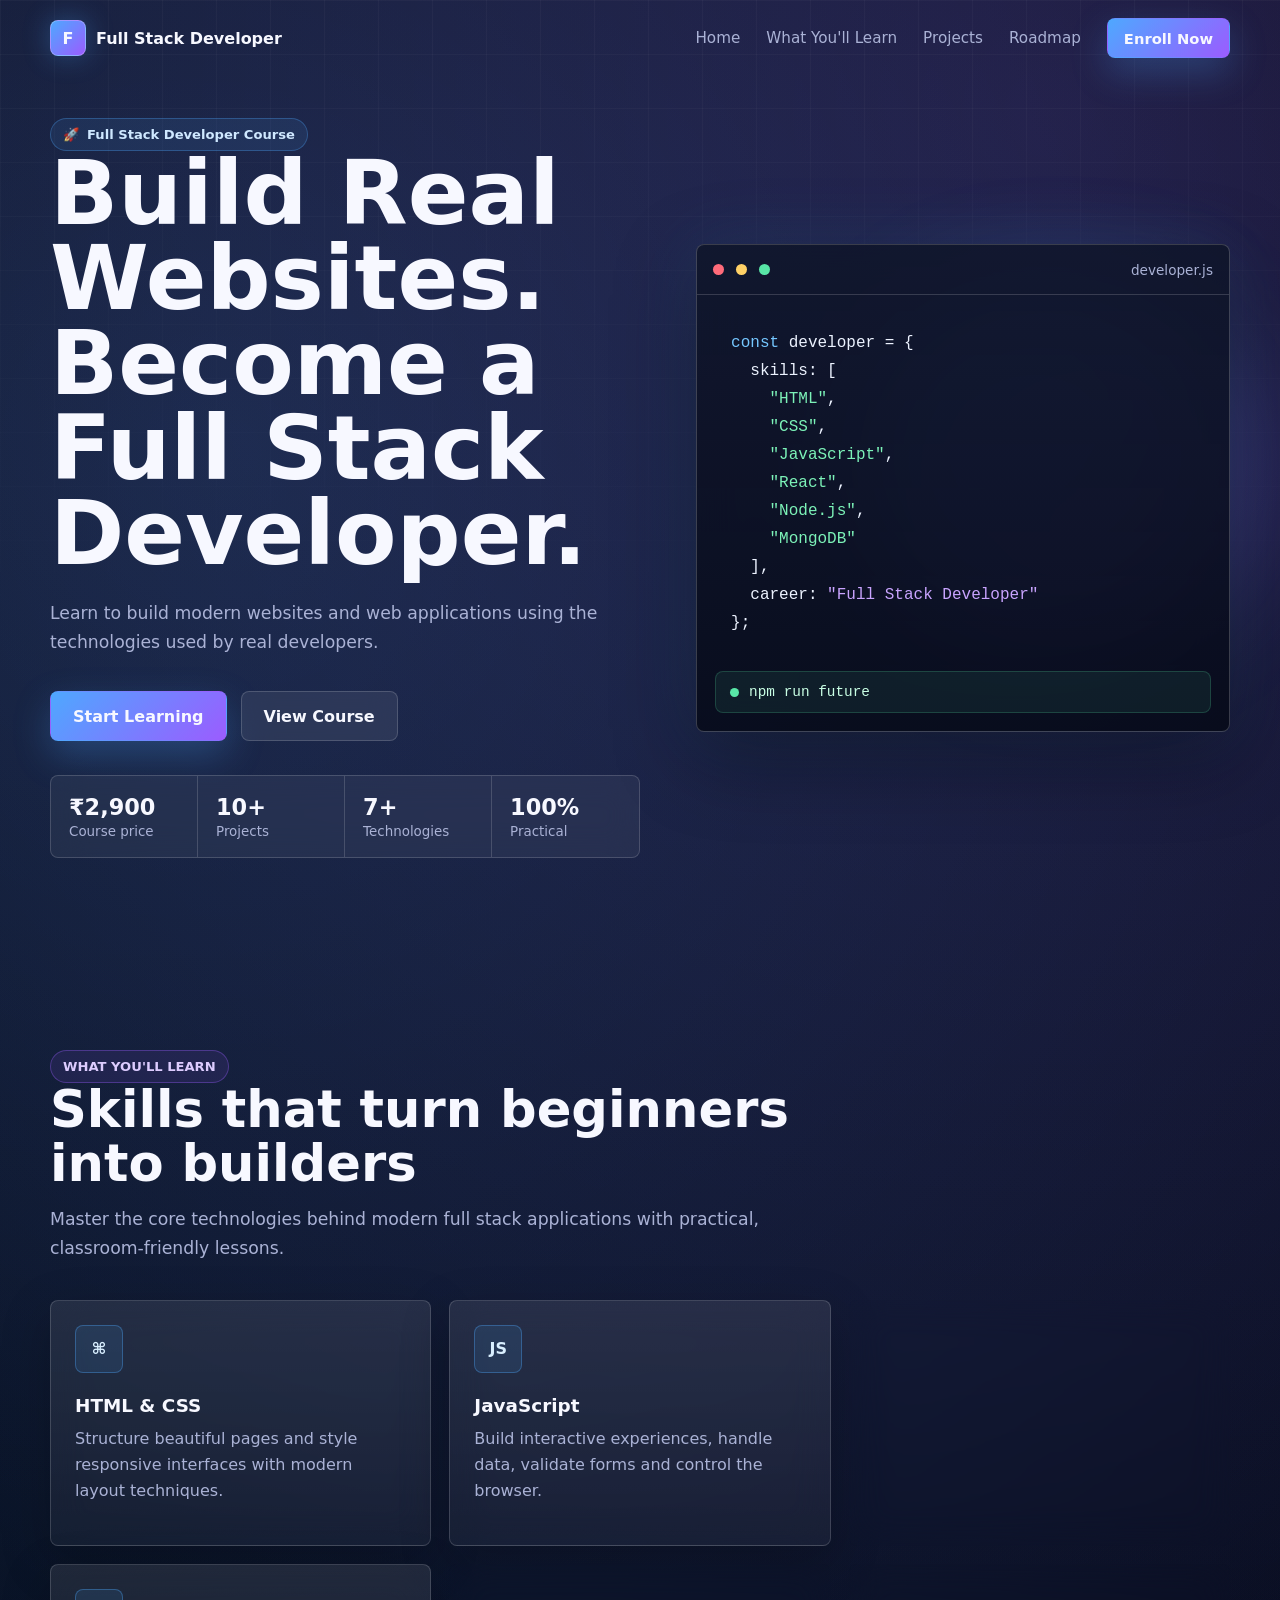
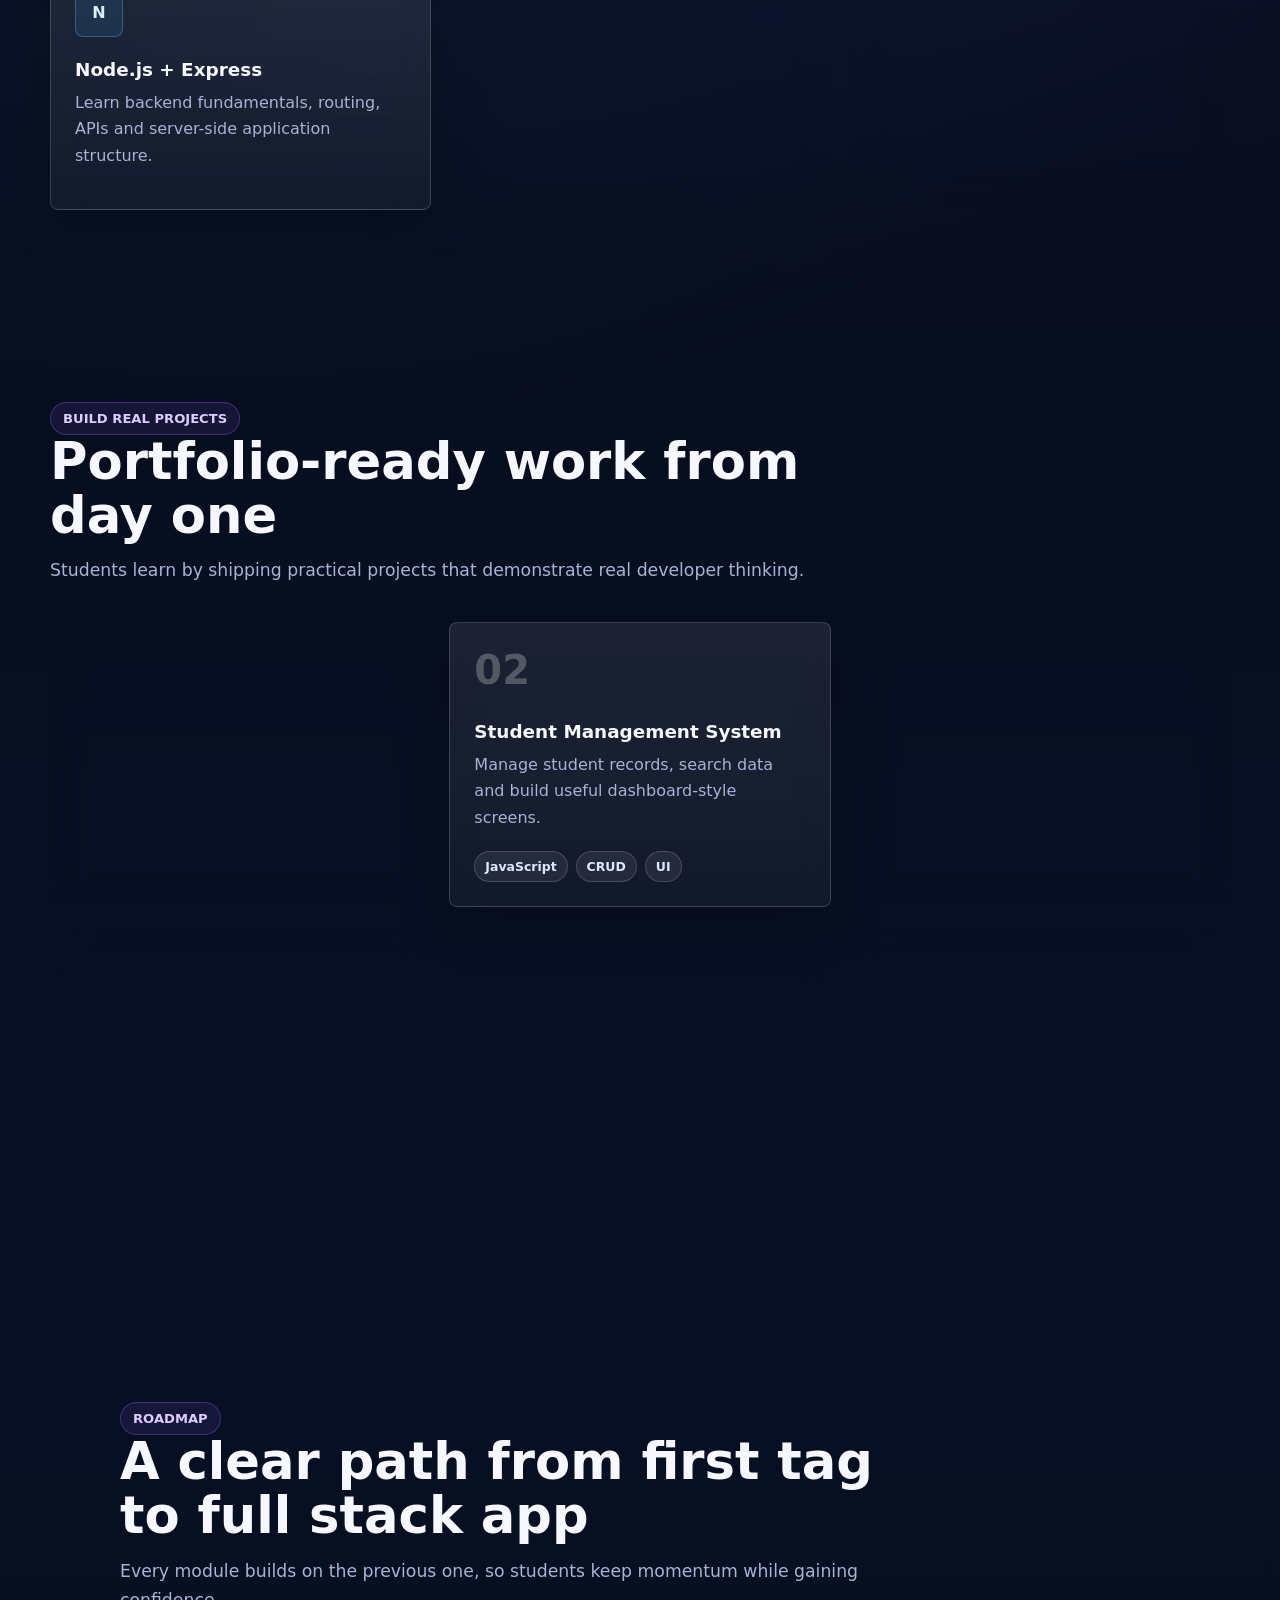
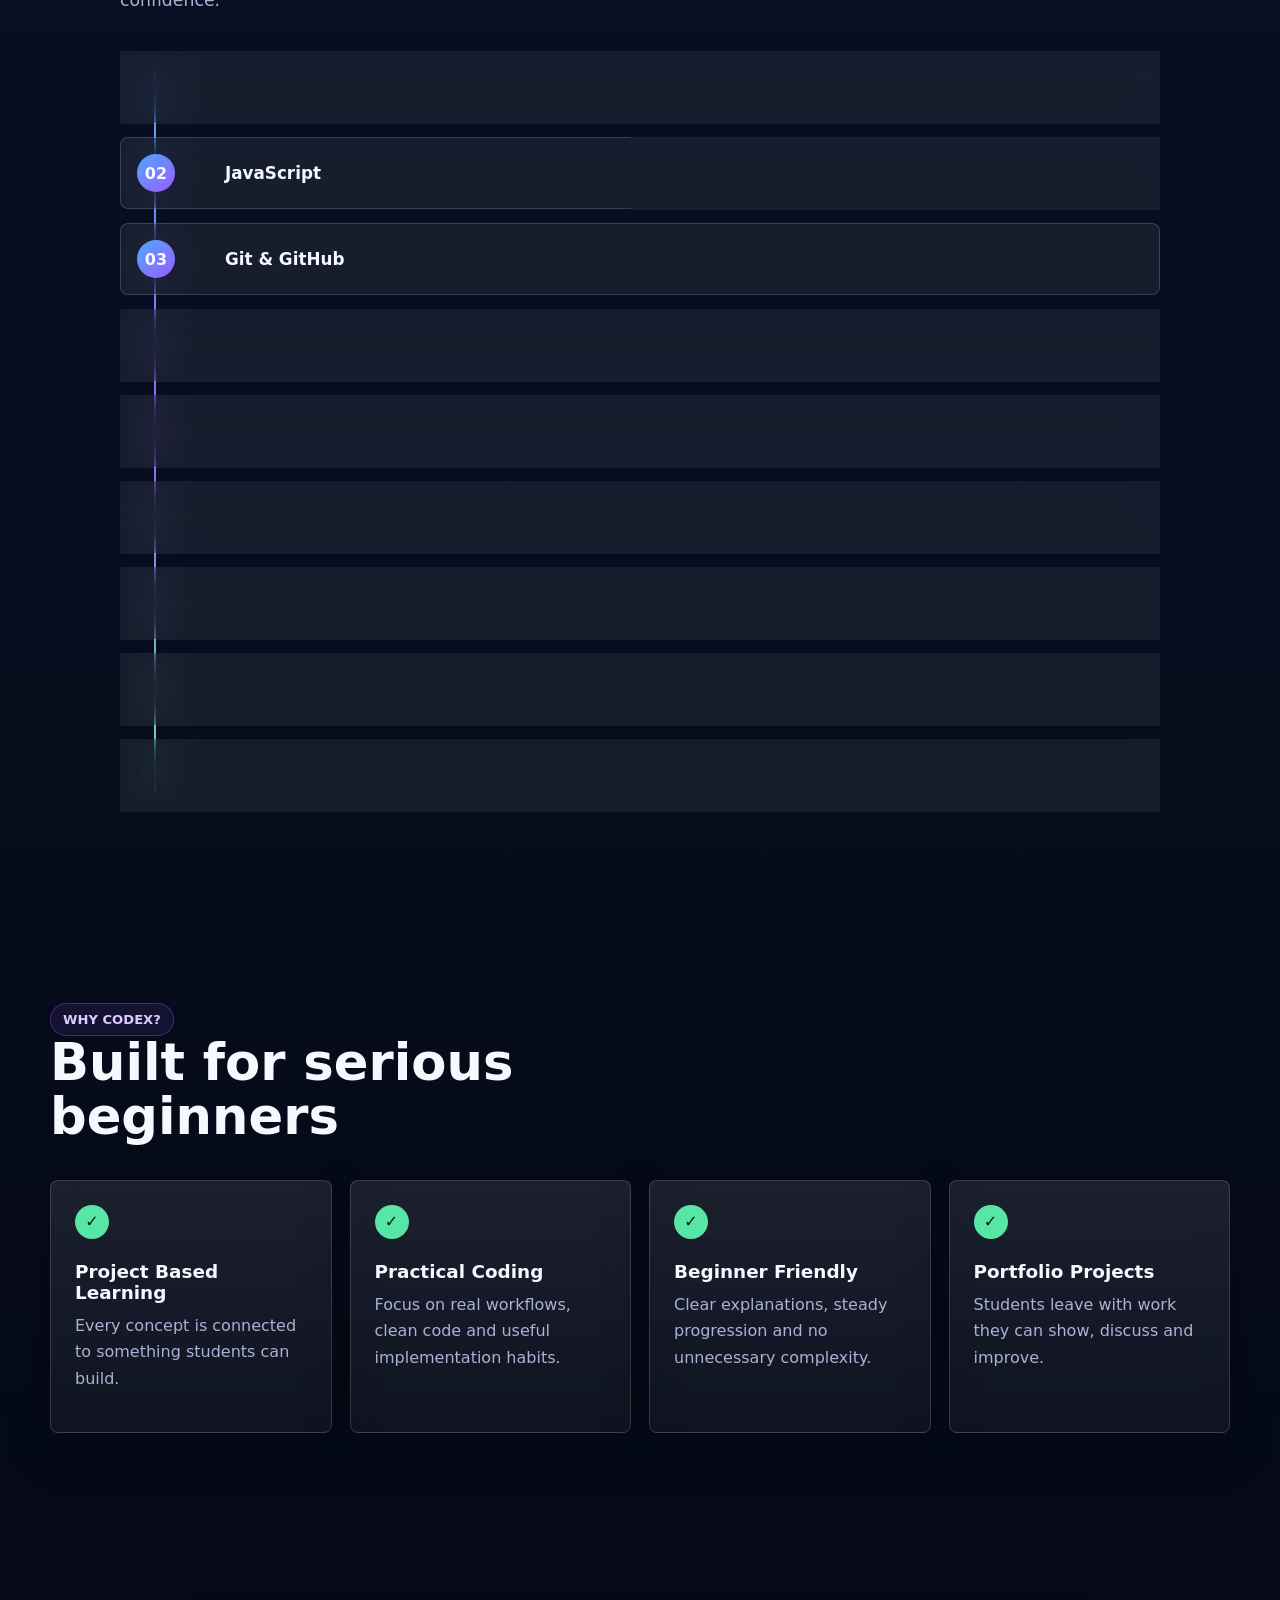
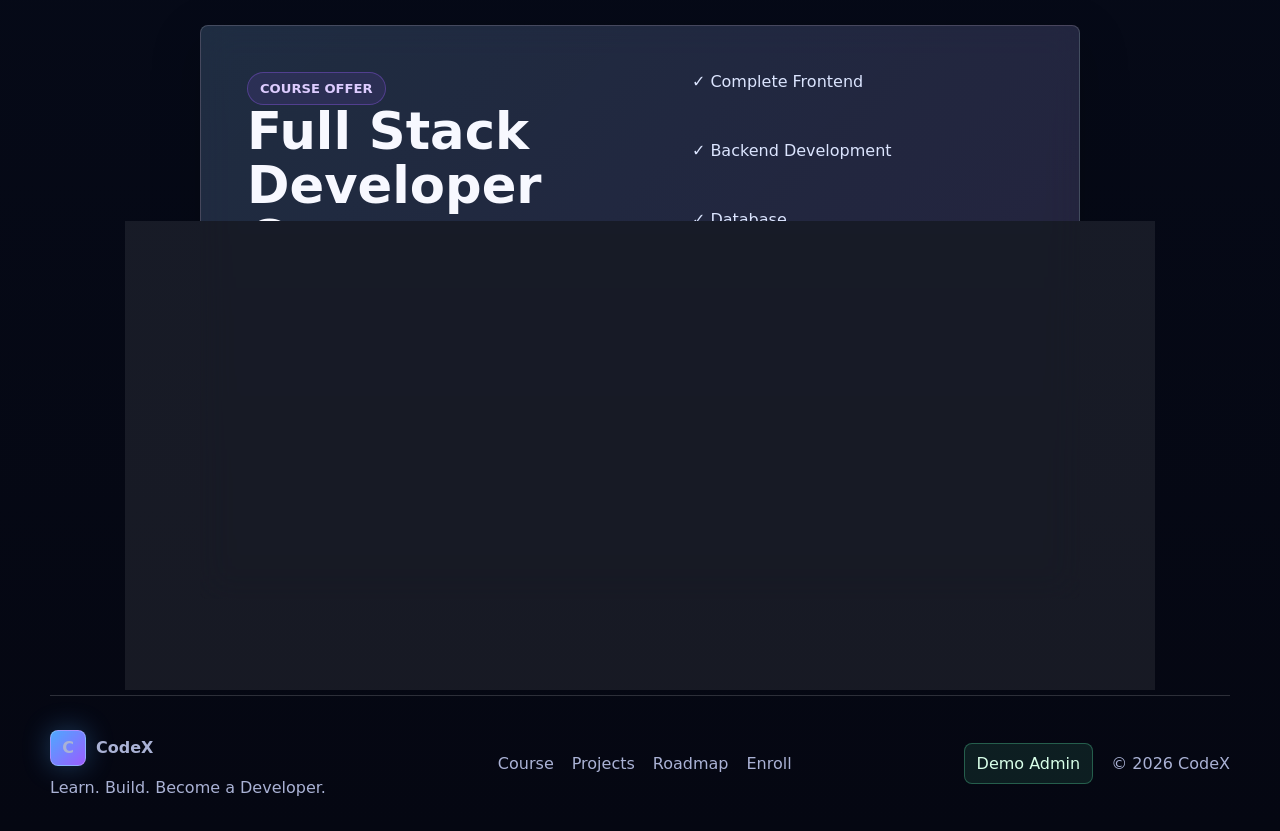
==== commit 22f65c1e: "add fevicolon" ====
--- a/index.html
+++ b/index.html
@@ -5,6 +5,10 @@
   <meta name="viewport" content="width=device-width, initial-scale=1.0">
   <title>CodeX | Full Stack Developer Course</title>
   <meta name="description" content="Join CodeX Full Stack Developer Course and learn HTML, CSS, JavaScript, React, Node.js, MongoDB and real full stack projects.">
+  <link rel="icon" type="image/svg+xml" href="favicon.svg">
+  <link rel="icon" type="image/png" sizes="16x16" href="favicon-16x16.png">
+  <link rel="icon" type="image/png" sizes="32x32" href="favicon-32x32.png">
+  <link rel="apple-touch-icon" href="apple-touch-icon.png">
   <link rel="stylesheet" href="style.css">
 </head>
 <body>
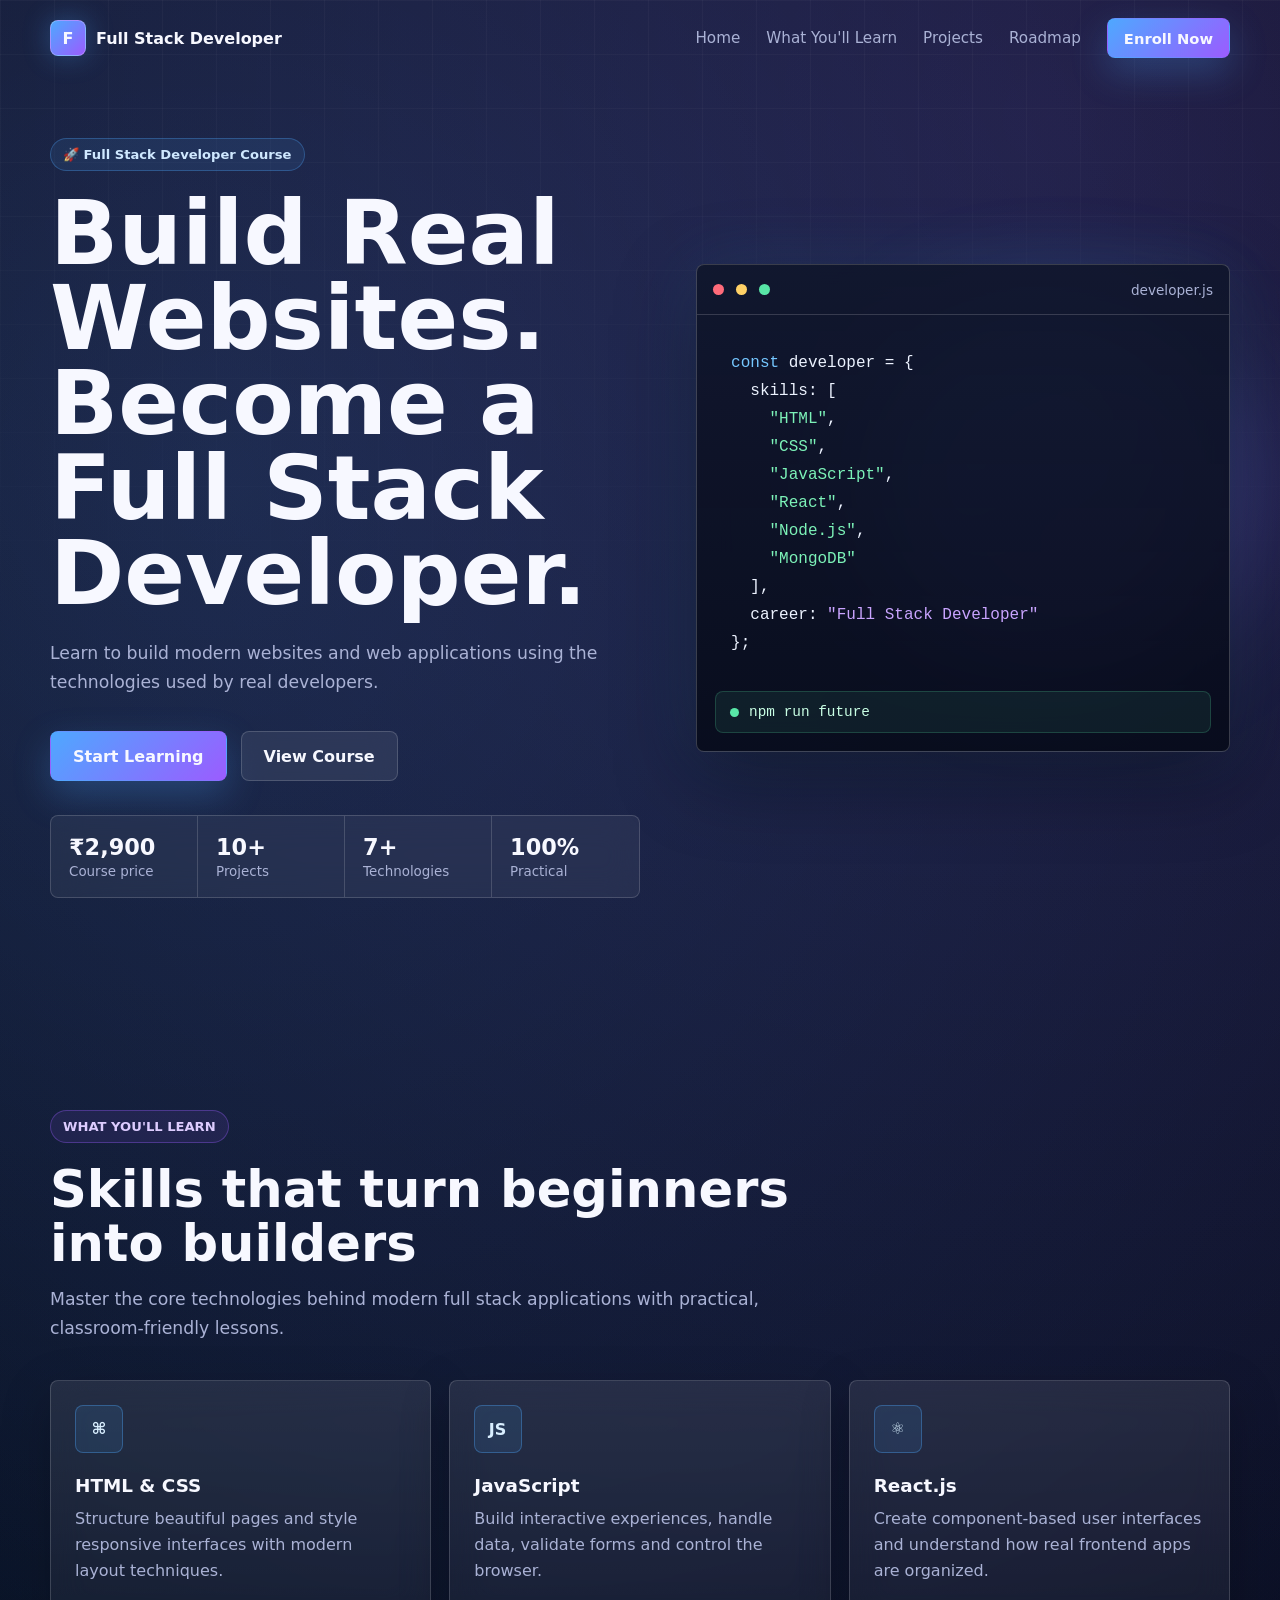
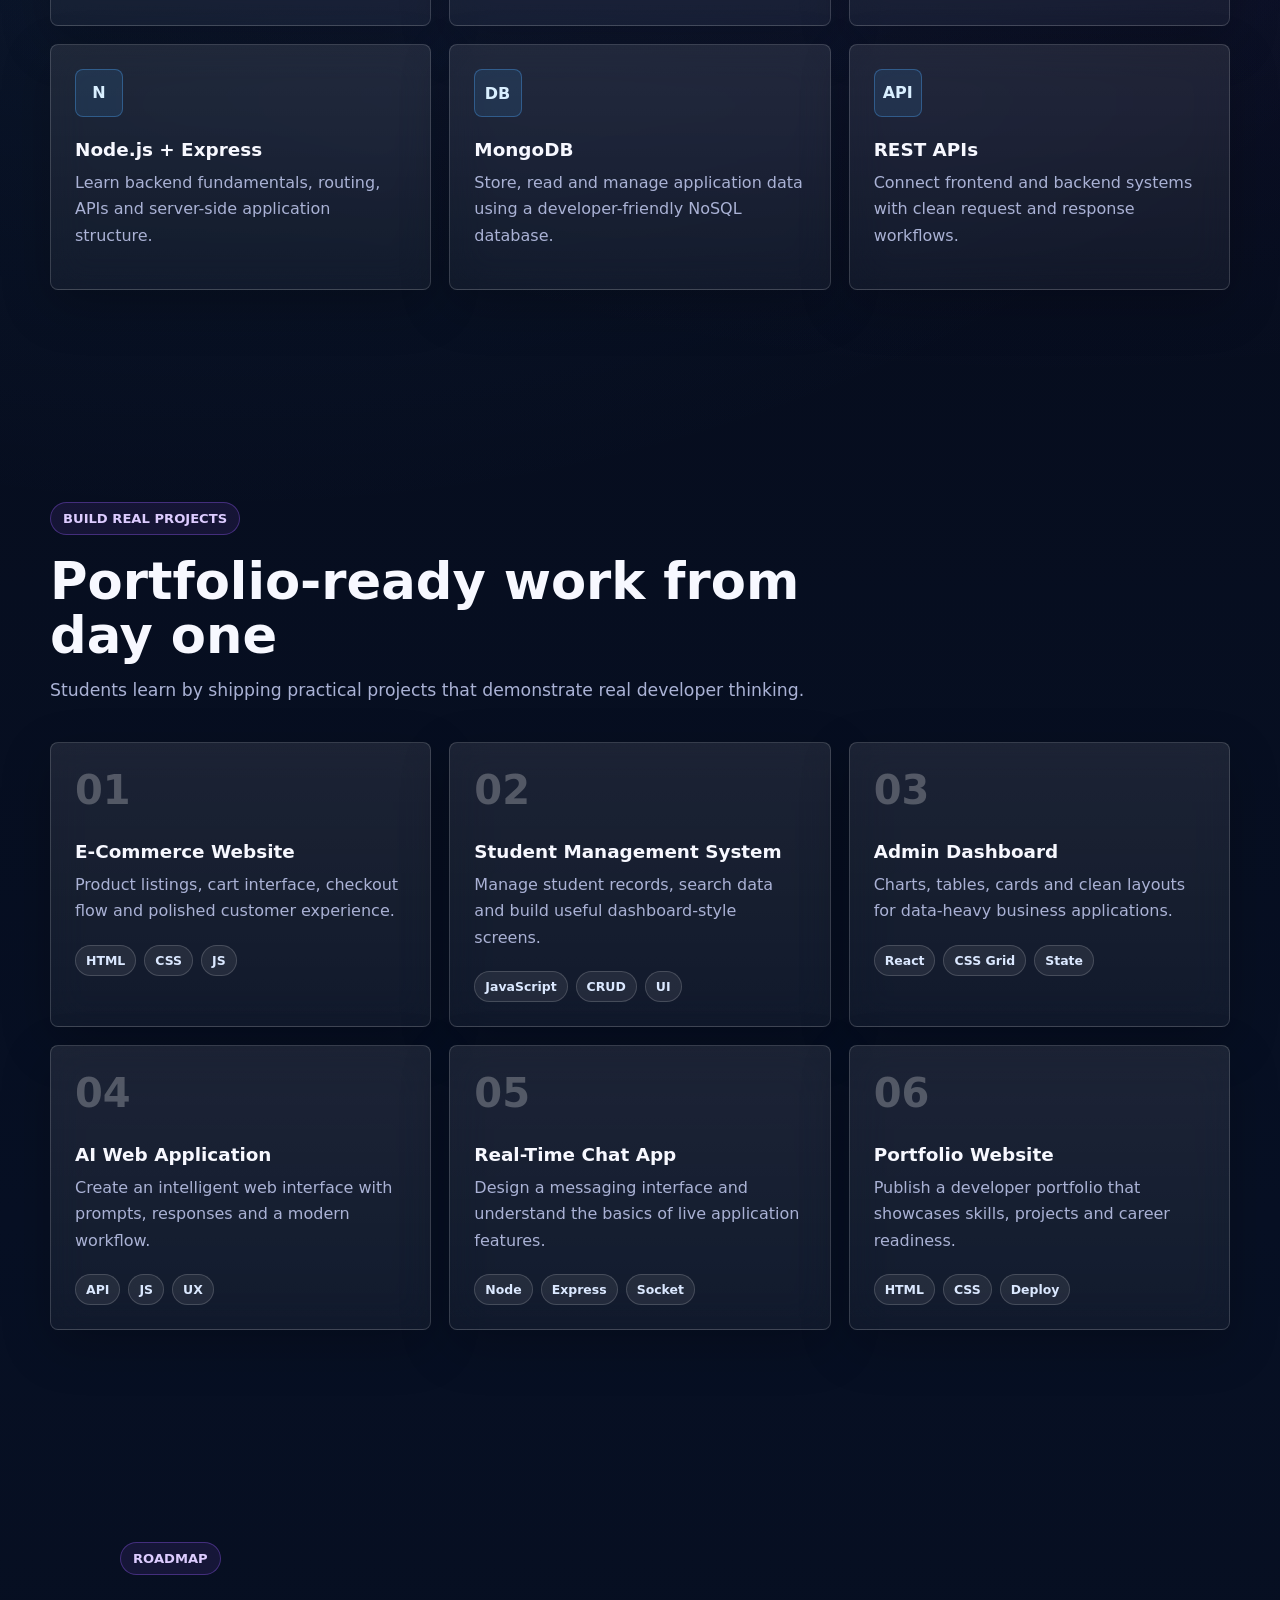
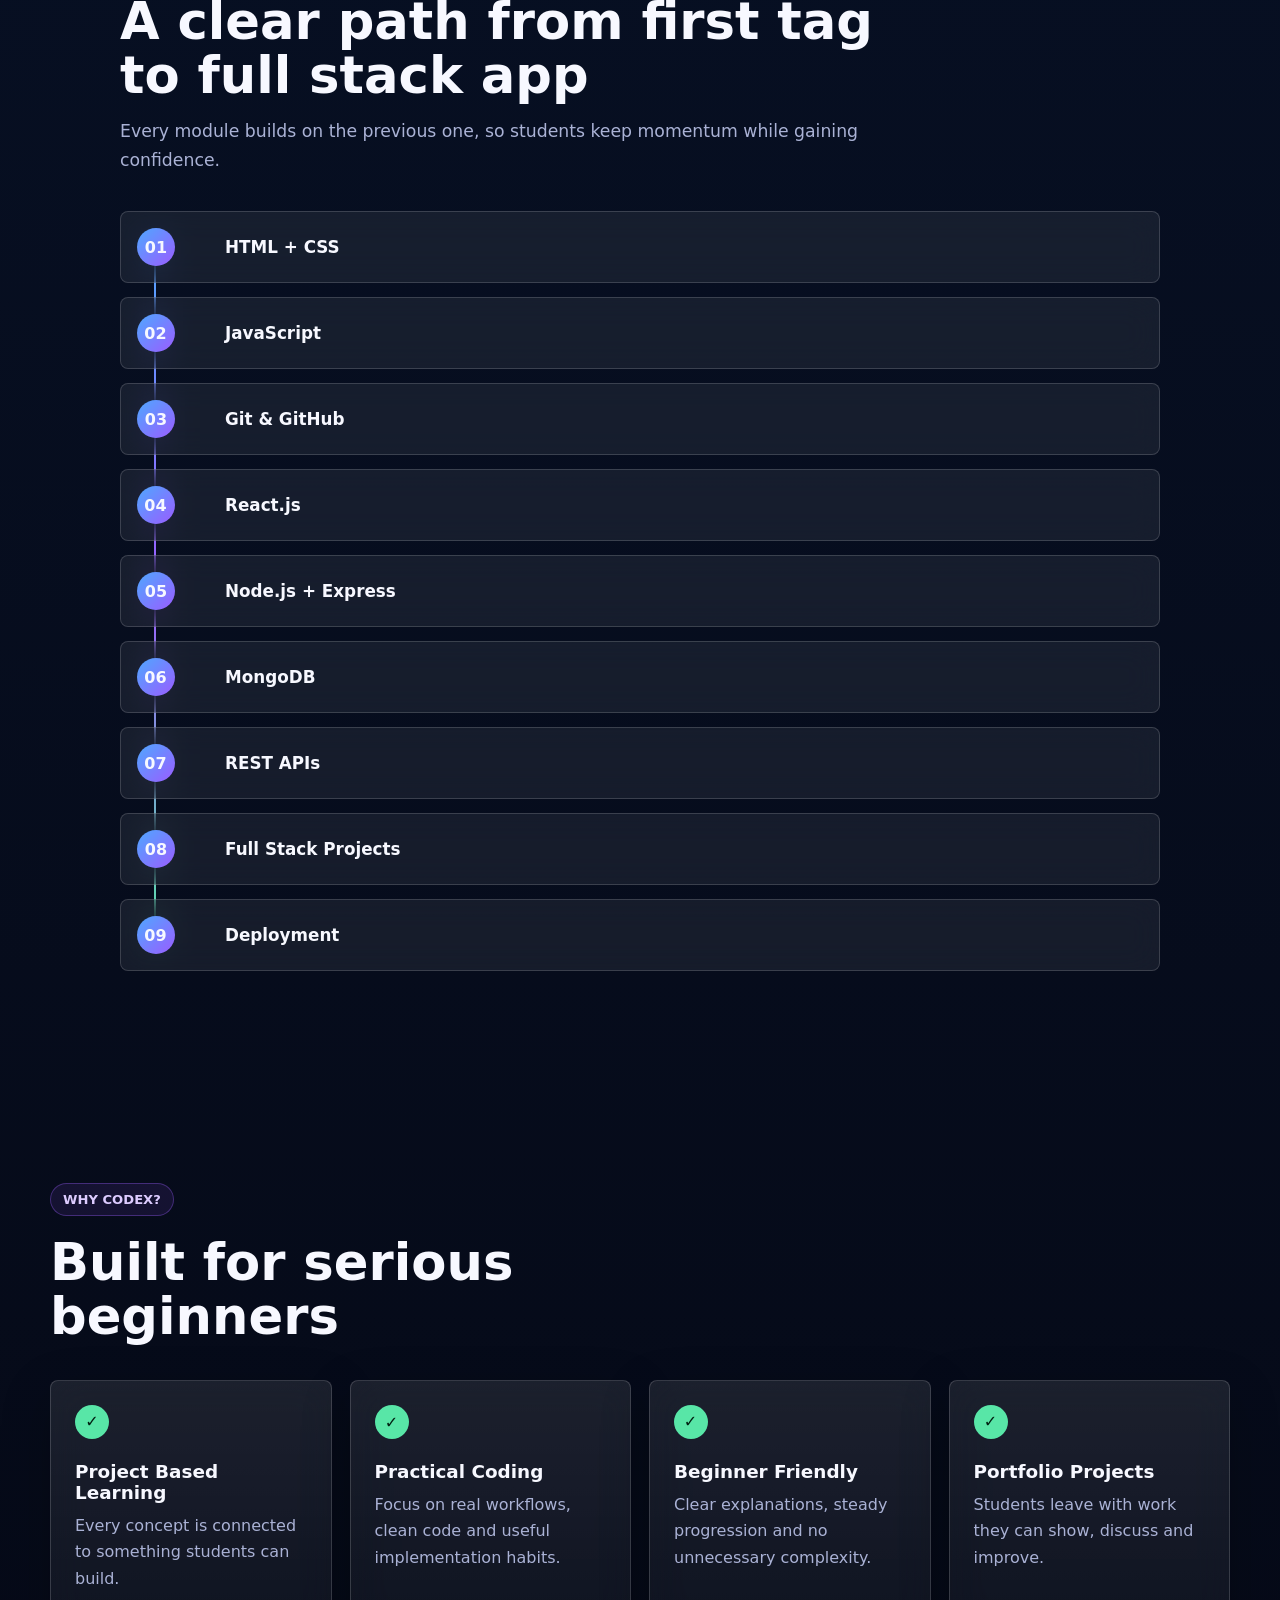
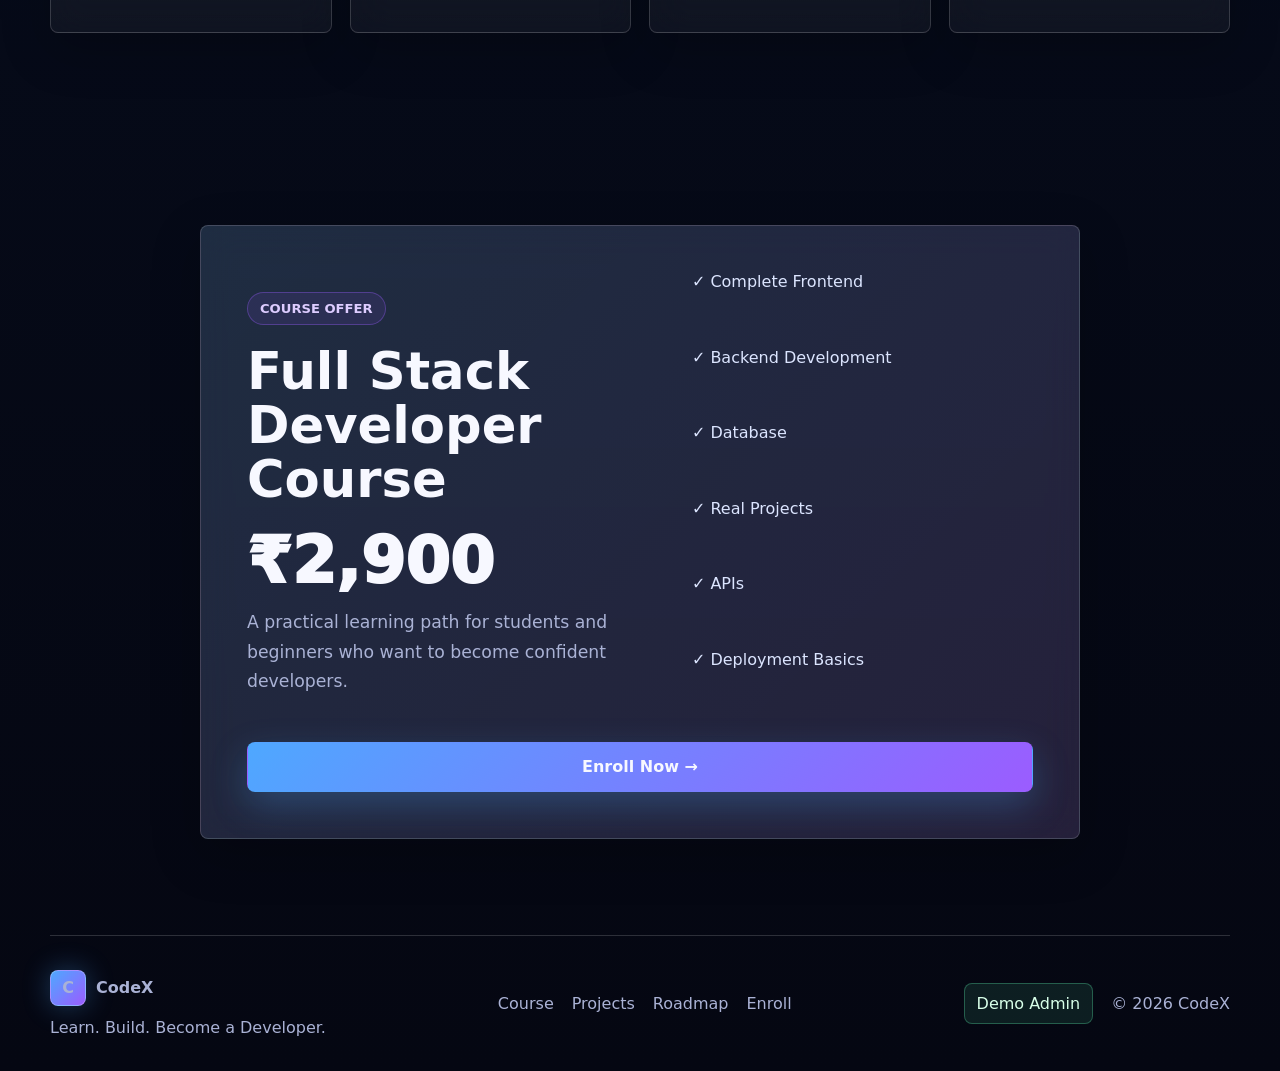
==== commit 9baf9918: "FIX SPAN ISSUE" ====
--- a/index.html
+++ b/index.html
@@ -37,7 +37,7 @@
     <main>
       <section class="hero section" id="home">
         <div class="hero-content reveal">
-          <div class="course-badge"><span>🚀</span> Full Stack Developer Course</div>
+          <div class="course-badge"><span>🚀 Full Stack Developer Course</span> </div>
           <h1>Build Real Websites.<br>Become a Full Stack Developer.</h1>
           <p class="hero-copy">Learn to build modern websites and web applications using the technologies used by real developers.</p>
 
--- a/style.css
+++ b/style.css
@@ -177,6 +177,7 @@
   padding: 8px 12px;
   font-size: 0.82rem;
   font-weight: 700;
+  margin: 20px 0px;
 }
 
 .eyebrow {
